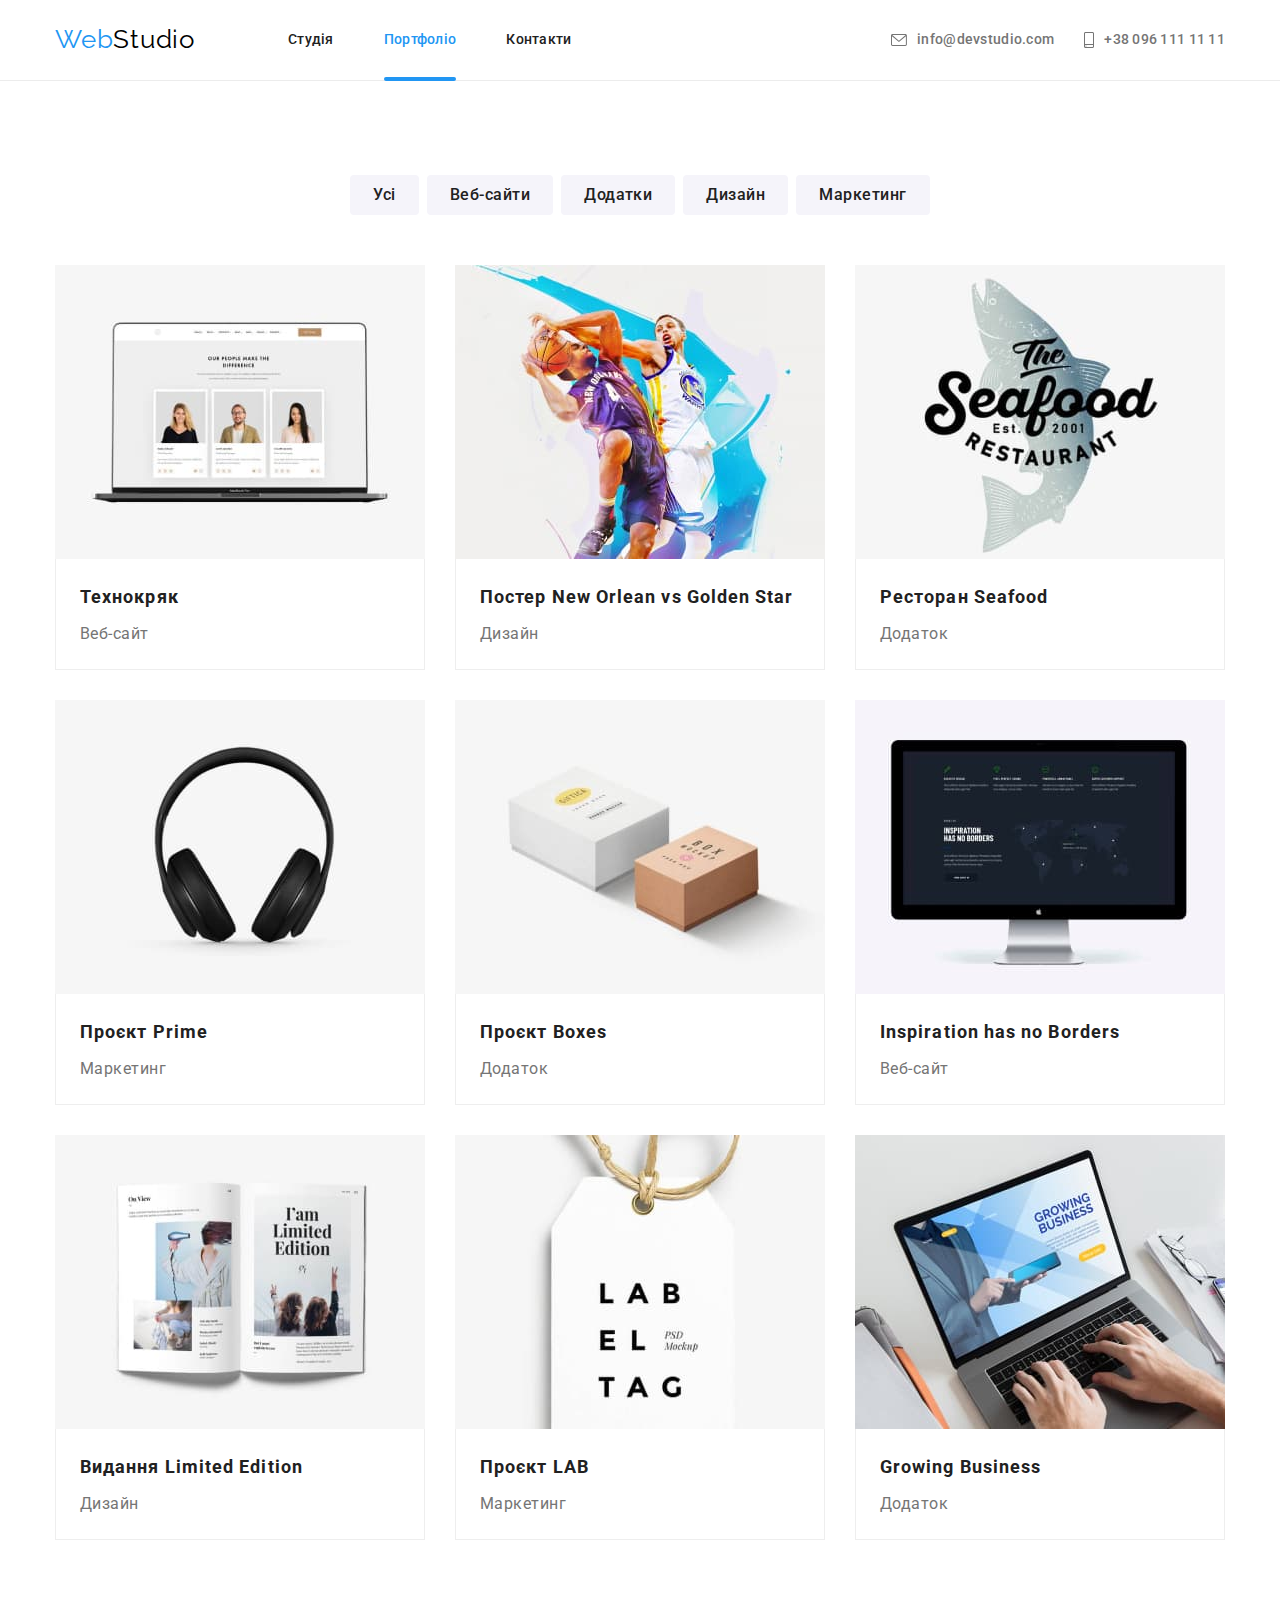
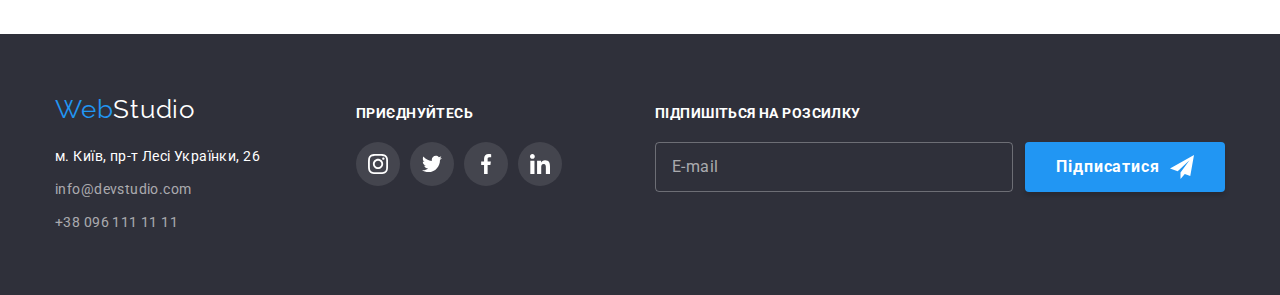
==== portfolio.html @ cc54bd6d "Копіює фaйли з hw-06" ====
<!DOCTYPE html>
<html lang="uk">
  <head>
    <meta charset="UTF-8" />
    <meta http-equiv="X-UA-Compatible" content="IE=edge" />
    <meta name="viewport" content="width=device-width, initial-scale=1.0" />
    <title>Портфоліо</title>
    <link rel="preconnect" href="https://fonts.googleapis.com" />
    <link rel="preconnect" href="https://fonts.gstatic.com" crossorigin />
    <link
      href="https://fonts.googleapis.com/css2?family=Raleway:wght@700&family=Roboto:wght@400;500;700;900&display=swap"
      rel="stylesheet"
    />
    <link
      rel="stylesheet"
      href="https://cdnjs.cloudflare.com/ajax/libs/modern-normalize/1.1.0/modern-normalize.css"
    />
    <link rel="stylesheet" href="./styles/styles.css" />
  </head>

  <body>
    <header class="page-header">
      <div class="container main-nav">
        <nav class="header-nav">
          <a class="header-logo link" href="./index.html" lang="en"
            >Web<span class="header-logo-studio">Studio</span></a
          >
          <ul class="header-list list">
            <li class="header-item">
              <a class="header-link link" href="./index.html">Студія</a>
            </li>
            <li class="header-item">
              <a class="header-link link current" href="./portfolio.html"
                >Портфоліо</a
              >
            </li>
            <li class="header-item">
              <a class="header-link link" href="#">Контакти</a>
            </li>
          </ul>
        </nav>
        <ul class="header-list-contacts list">
          <li class="header-contacts-item">
            <a class="header-contacts link" href="mailto:info@devstudio.com">
              <svg class="header-contacts-icon" width="16" height="12">
                <use href="./images/icons.svg#icon-envelope"></use>
              </svg>
              info@devstudio.com
            </a>
          </li>
          <li class="header-contacts-item">
            <a class="header-contacts link" href="tel:+380961111111">
              <svg class="header-contacts-icon" width="10" height="16">
                <use href="./images/icons.svg#icon-smartphone"></use>
              </svg>
              +38 096 111 11 11
            </a>
          </li>
        </ul>
      </div>
    </header>

    <main>
      <section class="portfolio">
        <div class="container">
          <h1 class="visually-hidden">Портфолио</h1>
          <ul class="portfolio-btn-list list">
            <li class="portfolio-btn-item">
              <button class="portfolio-btn" type="button">Усі</button>
            </li>
            <li class="portfolio-btn-item">
              <button class="portfolio-btn" type="button">Веб-сайти</button>
            </li>
            <li class="portfolio-btn-item">
              <button class="portfolio-btn" type="button">Додатки</button>
            </li>
            <li class="portfolio-btn-item">
              <button class="portfolio-btn" type="button">Дизайн</button>
            </li>
            <li class="portfolio-btn-item">
              <button class="portfolio-btn" type="button">Маркетинг</button>
            </li>
          </ul>
          <ul class="portfolio-list list">
            <li class="portfolio-item">
              <a class="portfolio-item-link link" href="#">
                <div class="img-wrapper">
                  <img
                    src="./images/portfolio-1.jpg"
                    alt="Технокряк"
                    width="370"
                  />
                  <div class="portfolio-hidden-description">
                    Ресурс пропонує комплексні пропозиції з різним рівнем
                    функціоналу та сервісів. Все це дозволить відвідувачу
                    отримати вичерпні відомості про компанію чи приватну особу.
                  </div>
                </div>
                <div class="portfolio-card">
                  <h2 class="portfolio-item-title">Технокряк</h2>
                  <p class="portfolio-item-text">Веб-сайт</p>
                </div>
              </a>
            </li>
            <li class="portfolio-item">
              <a class="portfolio-item-link link" href="#">
                <div class="img-wrapper">
                  <img
                    src="./images/portfolio-2.jpg"
                    alt="Постер про спорт"
                    width="370"
                  />
                  <div class="portfolio-hidden-description">
                    Ресурс пропонує комплексні пропозиції з різним рівнем
                    функціоналу та сервісів. Все це дозволить відвідувачу
                    отримати вичерпні відомості про компанію чи приватну особу.
                  </div>
                </div>
                <div class="portfolio-card">
                  <h2 class="portfolio-item-title">
                    Постер New Orlean vs Golden Star
                  </h2>
                  <p class="portfolio-item-text">Дизайн</p>
                </div>
              </a>
            </li>
            <li class="portfolio-item">
              <a class="portfolio-item-link link" href="#">
                <div class="img-wrapper">
                  <img
                    src="./images/portfolio-3.jpg"
                    alt="Постер ресторану"
                    width="370"
                  />
                  <div class="portfolio-hidden-description">
                    Ресурс пропонує комплексні пропозиції з різним рівнем
                    функціоналу та сервісів. Все це дозволить відвідувачу
                    отримати вичерпні відомості про компанію чи приватну особу.
                  </div>
                </div>
                <div class="portfolio-card">
                  <h2 class="portfolio-item-title">Ресторан Seafood</h2>
                  <p class="portfolio-item-text">Додаток</p>
                </div>
              </a>
            </li>
            <li class="portfolio-item">
              <a class="portfolio-item-link link" href="#">
                <div class="img-wrapper">
                  <img
                    src="./images/portfolio-4.jpg"
                    alt="Навушники"
                    width="370"
                  />
                  <div class="portfolio-hidden-description">
                    Ресурс пропонує комплексні пропозиції з різним рівнем
                    функціоналу та сервісів. Все це дозволить відвідувачу
                    отримати вичерпні відомості про компанію чи приватну особу.
                  </div>
                </div>
                <div class="portfolio-card">
                  <h2 class="portfolio-item-title">Проєкт Prime</h2>
                  <p class="portfolio-item-text">Маркетинг</p>
                </div>
              </a>
            </li>
            <li class="portfolio-item">
              <a class="portfolio-item-link link" href="#">
                <div class="img-wrapper">
                  <img
                    src="./images/portfolio-5.jpg"
                    alt="Дві картонні коробки"
                    width="370"
                  />
                  <div class="portfolio-hidden-description">
                    Ресурс пропонує комплексні пропозиції з різним рівнем
                    функціоналу та сервісів. Все це дозволить відвідувачу
                    отримати вичерпні відомості про компанію чи приватну особу.
                  </div>
                </div>
                <div class="portfolio-card">
                  <h2 class="portfolio-item-title">Проєкт Boxes</h2>
                  <p class="portfolio-item-text">Додаток</p>
                </div>
              </a>
            </li>
            <li class="portfolio-item">
              <a class="portfolio-item-link link" href="#">
                <div class="img-wrapper">
                  <img
                    src="./images/portfolio-6.jpg"
                    alt="Зображення на моніторі"
                    width="370"
                  />
                  <div class="portfolio-hidden-description">
                    Ресурс пропонує комплексні пропозиції з різним рівнем
                    функціоналу та сервісів. Все це дозволить відвідувачу
                    отримати вичерпні відомості про компанію чи приватну особу.
                  </div>
                </div>
                <div class="portfolio-card">
                  <h2 class="portfolio-item-title">
                    Inspiration has no Borders
                  </h2>
                  <p class="portfolio-item-text">Веб-сайт</p>
                </div>
              </a>
            </li>
            <li class="portfolio-item">
              <a class="portfolio-item-link link" href="#">
                <div class="img-wrapper">
                  <img
                    src="./images/portfolio-7.jpg"
                    alt="Розгорнутий журнал"
                    width="370"
                  />
                  <div class="portfolio-hidden-description">
                    Ресурс пропонує комплексні пропозиції з різним рівнем
                    функціоналу та сервісів. Все це дозволить відвідувачу
                    отримати вичерпні відомості про компанію чи приватну особу.
                  </div>
                </div>
                <div class="portfolio-card">
                  <h2 class="portfolio-item-title">Видання Limited Edition</h2>
                  <p class="portfolio-item-text">Дизайн</p>
                </div>
              </a>
            </li>
            <li class="portfolio-item">
              <a class="portfolio-item-link link" href="#">
                <div class="img-wrapper">
                  <img src="./images/portfolio-8.jpg" alt="Бейдж" width="370" />
                  <div class="portfolio-hidden-description">
                    Ресурс пропонує комплексні пропозиції з різним рівнем
                    функціоналу та сервісів. Все це дозволить відвідувачу
                    отримати вичерпні відомості про компанію чи приватну особу.
                  </div>
                </div>
                <div class="portfolio-card">
                  <h2 class="portfolio-item-title">Проєкт LAB</h2>
                  <p class="portfolio-item-text">Маркетинг</p>
                </div>
              </a>
            </li>
            <li class="portfolio-item">
              <a class="portfolio-item-link link" href="#">
                <div class="img-wrapper">
                  <img
                    src="./images/portfolio-9.jpg"
                    alt="Робота в комп'ютерному додатку"
                    width="370"
                  />
                  <div class="portfolio-hidden-description">
                    Ресурс пропонує комплексні пропозиції з різним рівнем
                    функціоналу та сервісів. Все це дозволить відвідувачу
                    отримати вичерпні відомості про компанію чи приватну особу.
                  </div>
                </div>
                <div class="portfolio-card">
                  <h2 class="portfolio-item-title">Growing Business</h2>
                  <p class="portfolio-item-text">Додаток</p>
                </div>
              </a>
            </li>
          </ul>
        </div>
      </section>
    </main>

    <footer class="footer">
      <div class="container footer-address-social">
        <div class="footer-logo-address">
          <a class="footer-logo link" href="./index.html" lang="en"
            >Web<span class="footer-logo-studio">Studio</span></a
          >
          <address>
            <ul class="footer-contacts-list list">
              <li class="footer-item">
                <a
                  class="footer-address link"
                  href="https://goo.gl/maps/CPtrU1FHBa2aNyZL9"
                  target="_blank"
                  rel="noopener noreferrer nofollow"
                  >м. Київ, пр-т Лесі Українки, 26</a
                >
              </li>
              <li class="footer-item">
                <a class="footer-contacts link" href="mailto:info@devstudio.com"
                  >info@devstudio.com</a
                >
              </li>
              <li class="footer-item">
                <a class="footer-contacts link" href="tel:+380961111111"
                  >+38 096 111 11 11</a
                >
              </li>
            </ul>
          </address>
        </div>
        <div class="footer-social">
          <p class="footer-text">Приєднуйтесь</p>
          <ul class="footer-social-list list">
            <li class="footer-social-item">
              <a href="" class="footer-social-link link">
                <svg class="foter-social-icon" width="20" height="20">
                  <use href="./images/icons.svg#icon-instagram"></use>
                </svg>
              </a>
            </li>
            <li class="footer-social-item">
              <a href="" class="footer-social-link link">
                <svg class="foter-social-icon" width="20" height="20">
                  <use href="./images/icons.svg#icon-twitter"></use>
                </svg>
              </a>
            </li>
            <li class="footer-social-item">
              <a href="" class="footer-social-link link">
                <svg class="foter-social-icon" width="20" height="20">
                  <use href="./images/icons.svg#icon-facebook"></use>
                </svg>
              </a>
            </li>
            <li class="footer-social-item">
              <a href="" class="footer-social-link link">
                <svg class="foter-social-icon" width="20" height="20">
                  <use href="./images/icons.svg#icon-linkedin"></use>
                </svg>
              </a>
            </li>
          </ul>
        </div>
        <div class="footer-submit">
          <p class="footer-text">Підпишіться на розсилку</p>
          <form name="email-form" class="email-form">
            <div class="email-submit">
              <input
                name="email-input"
                id="footer-user-mail"
                type="email"
                class="email-input"
                placeholder="E-mail"
                required
              />
              <button type="submit" class="submit-btn">
                Підписатися
                <svg class="send-icon" width="24" height="24">
                  <use href="./images/icons.svg#icon-send"></use>
                </svg>
              </button>
            </div>
          </form>
        </div>
      </div>
    </footer>
  </body>
</html>
---- styles/styles.css ----
/* -------------------- General styles --------------------*/
:root {
  --primary-text-color: #212121;
  --second-text-color: #757575;
  --accent-color: #2196f3;
  --primary-bg-color: #ffffff;
  --second-bg-color: #2f303a;
  --section-bg-color: #f5f4fa;
  --primary-black-logo-color: #000000;
  --primary-white-logo-color: #ffffff;
  --footer-link-color: rgba(255, 255, 255, 0.6);
  --footer-icon-bg-color: rgba(255, 255, 255, 0.1);
  --footer-form-border-color: rgba(255, 255, 255, 0.3);
  --footer-placeholder-color: rgba(255, 255, 255, 0.6);
  --primary-border-color: #eeeeee;
  --second-border-color: #ececec;
  --form-border-color: rgba(33, 33, 33, 0.2);
  --social-media-color: #afb1b8;
  --backdrop-bg-color: rgba(0, 0, 0, 0.2);
  --description-bg-color: rgba(47, 48, 58, 0.8);
  --portfolio--desc-bg-color: rgba(33, 150, 243, 0.9);
  --placeholder-color: rgba(117, 117, 117, 0.5);
}

html {
  box-sizing: border-box;
}

*,
*::before,
*::after {
  box-sizing: inherit;
}

body {
  /* padding-top: 80px; */
  font-family: 'Roboto', sans-serif;
  font-weight: normal;
  background-color: var(--primary-bg-color);
  color: var(--primary-text-color);
  font-size: 14px;
  line-height: 1.14;
}

.container {
  width: 1200px;
  margin: 0 auto;
  padding: 0 15px;
}

h1,
h2,
h3,
h4,
h5,
h6,
p {
  margin: 0;
}

img {
  display: block;
  max-width: 100%;
  height: auto;
}

.list {
  padding: 0;
  margin: 0;
  list-style: none;
}

.link {
  text-decoration: none;
  color: inherit;
}

.visually-hidden {
  position: absolute;
  white-space: nowrap;
  width: 1px;
  height: 1px;
  overflow: hidden;
  border: 0;
  padding: 0;
  clip: rect(0 0 0 0);
  clip-path: inset(50%);
  margin: -1px;
}

/* -------------------- Header styles --------------------*/

.page-header {
  /* position: fixed;
  top: 0;
  left: 0;
  right: 0; */
  border-bottom: 1px solid var(--second-border-color);
}

.main-nav {
  display: flex;
  align-items: center;
}

.header-nav {
  display: flex;
}

.header-logo {
  display: block;
  padding-top: 24px;
  padding-bottom: 25px;
  margin-right: 93px;
  font-family: 'Raleway', sans-serif;
  font-size: 26px;
  line-height: 1.19;
  letter-spacing: 0.03em;
  color: var(--accent-color);
}

.header-logo-studio {
  color: var(--primary-black-logo-color);
}

.header-list {
  display: flex;
}

.header-item:not(:last-child) {
  margin-right: 50px;
}

.header-link {
  display: block;
  padding-top: 32px;
  padding-bottom: 32px;
  font-weight: 500;
  letter-spacing: 0.02em;
  transition-property: color;
  transition-duration: 250ms;
  transition-timing-function: cubic-bezier(0.4, 0, 0.2, 1);
}

.header-list-contacts {
  display: flex;
  margin-left: auto;
}

.header-contacts-item:not(:last-child) {
  margin-right: 30px;
}

.header-contacts {
  display: flex;
  align-items: center;
  padding-top: 32px;
  padding-bottom: 32px;
  font-weight: 500;
  letter-spacing: 0.02em;
  color: var(--second-text-color);
  transition-property: color;
  transition-duration: 250ms;
  transition-timing-function: cubic-bezier(0.4, 0, 0.2, 1);
}

.header-link:hover,
.header-link:focus,
.header-contacts:hover,
.header-contacts:focus {
  color: var(--accent-color);
}

.link.current {
  color: var(--accent-color);
  position: relative;
}

.link.current::after {
  content: '';
  position: absolute;
  bottom: -1px;
  left: 0;
  right: 0;
  width: 100%;
  /* height: 4px; */
  border-bottom: 4px solid var(--accent-color);
  border-radius: 2px;
}

.header-contacts-icon {
  margin-right: 10px;
  fill: var(--second-text-color);
}

.header-contacts-icon {
  fill: currentColor;
}

/* -------------------- Hero styles --------------------*/

.hero {
  max-width: 1600px;
  height: 600px;
  margin-right: auto;
  margin-left: auto;
  background-image: linear-gradient(
      to right,
      rgba(47, 48, 58, 0.4),
      rgba(47, 48, 58, 0.4)
    ),
    url(../images/hero-bg.jpg);
  background-color: var(--second-bg-color);
  background-repeat: no-repeat;
  background-position: center;
  background-size: cover;
  padding-top: 200px;
  padding-bottom: 200px;
  text-align: center;
}

.hero-title {
  margin: 0 auto 30px;
  max-width: 696px;
  font-weight: 900;
  font-size: 44px;
  line-height: 1.36;
  letter-spacing: 0.06em;
  text-transform: uppercase;
  color: var(--primary-white-logo-color);
}

.hero-btn {
  display: inline-block;
  border: 1px solid transparent;
  padding: 10px 32px;
  border-radius: 4px;
  min-width: 216px;
  font-family: inherit;
  font-weight: 700;
  font-size: 16px;
  line-height: 1.88;
  letter-spacing: 0.06em;
  color: var(--primary-white-logo-color);
  background-color: var(--accent-color);
  cursor: pointer;
}

/* -------------------- Benefits styles --------------------*/

.benefits {
  padding-top: 94px;
  padding-bottom: 94px;
}

.benefits-list {
  display: flex;
  flex-wrap: wrap;
}

.benefits-item {
  width: calc((100% - 90px) / 4);
}

.benefits-item:not(:last-child) {
  margin-right: 30px;
}

.benefits-icons {
  /* padding: 25px 100px; */
  display: flex;
  justify-content: center;
  align-items: center;
  height: 120px;
  margin-bottom: 30px;
  background-color: var(--section-bg-color);
  border-radius: 4px;
}

.benefits-item-subtitle {
  margin-top: 0;
  margin-bottom: 10px;
  font-size: 14px;
  line-height: 1.14;
  letter-spacing: 0.03em;
  text-transform: uppercase;
}

.benefits-item-text {
  font-size: 14px;
  line-height: 1.71;
  letter-spacing: 0.03em;
  color: var(--second-text-color);
}

/* -------------------- Work styles --------------------*/

.work {
  padding-bottom: 94px;
  text-align: center;
}

.work-title {
  margin-top: 0;
  margin-bottom: 50px;
  font-size: 36px;
  line-height: 1.17;
  letter-spacing: 0.03em;
}

.work-list {
  display: flex;
  flex-wrap: wrap;
}

.work-item {
  width: calc((100% - 60px) / 3);
}

.work-item:not(:last-child) {
  margin-right: 30px;
}

.work-list .img-wrapper {
  position: relative;
}

.work-description {
  position: absolute;
  /* top: 0; */
  right: 0;
  bottom: 0;
  left: 0;
  display: flex;
  justify-content: center;
  align-items: center;
  height: 70px;
  font-weight: 700;
  font-size: 14px;
  line-height: 1.14;
  letter-spacing: 0.03em;
  text-transform: uppercase;
  color: var(--primary-white-logo-color);
  background-color: var(--description-bg-color);
}

/* -------------------- Team styles --------------------*/

.team {
  padding-top: 94px;
  padding-bottom: 94px;
  text-align: center;
  background-color: var(--section-bg-color);
}

.team-title {
  margin-top: 0;
  margin-bottom: 50px;
  font-size: 36px;
  line-height: 1.17;
  letter-spacing: 0.03em;
}

.team-list {
  display: flex;
  flex-wrap: wrap;
}

.team-item {
  width: calc((100% - 90px) / 4);
  background-color: var(--primary-bg-color);
  box-shadow: 0px 1px 3px rgba(0, 0, 0, 0.12), 0px 1px 1px rgba(0, 0, 0, 0.14),
    0px 2px 1px rgba(0, 0, 0, 0.2);
  border-radius: 0px 0px 4px 4px;
}

.team-item:not(:last-child) {
  margin-right: 30px;
}

.team-card {
  margin: 30px auto;
}

.team-item-subtitle {
  /* margin-top: 30px; */
  margin-bottom: 10px;
  font-weight: 500;
  font-size: 16px;
  line-height: 1.19;
  letter-spacing: 0.03em;
}

.team-item-text {
  margin-top: 0;
  margin-bottom: 16px;
  font-size: 16px;
  line-height: 1.19;
  letter-spacing: 0.03em;
  color: var(--second-text-color);
}

.social-links {
  display: flex;
  justify-content: center;
}

.social-links-item {
  width: 44px;
  height: 44px;
}

.social-links-item:not(:last-child) {
  margin-right: 10px;
}

.social-link {
  display: flex;
  justify-content: center;
  align-items: center;
  width: 100%;
  height: 100%;
  border-radius: 50%;
  color: var(--social-media-color);
  transition-property: color, background-color;
  transition-duration: 250ms;
  transition-timing-function: cubic-bezier(0.4, 0, 0.2, 1);
}

.social-link:hover,
.social-link:focus {
  background-color: var(--accent-color);
  color: var(--primary-bg-color);
}

.social-icon {
  fill: currentColor;
}

/* -------------------- Customers styles --------------------*/

.customers {
  padding-top: 94px;
  padding-bottom: 94px;
  text-align: center;
}

.customers-title {
  margin-top: 0;
  margin-bottom: 50px;
  font-size: 36px;
  line-height: 1.17;
  letter-spacing: 0.03em;
}

.customers-list {
  display: flex;
  justify-content: center;
}

.customers-item {
  width: 170px;
  height: 92px;
}

.customers-item:not(:last-child) {
  margin-right: 30px;
}

.customers-link {
  display: flex;
  justify-content: center;
  align-items: center;
  width: 100%;
  height: 100%;
  border-radius: 4px;
  border: 1px solid var(--social-media-color);
  color: var(--social-media-color);
  transition-property: color, border-color;
  transition-duration: 250ms;
  transition-timing-function: cubic-bezier(0.4, 0, 0.2, 1);
}

.customers-link:hover,
.customers-link:focus {
  color: var(--accent-color);
  border-color: var(--accent-color);
}

.customer-icon {
  fill: currentColor;
}

/* -------------------- Footer styles --------------------*/

.footer {
  padding-top: 60px;
  padding-bottom: 60px;
  background-color: var(--second-bg-color);
}

.footer-address-social {
  display: flex;
}

.footer-logo-address {
  width: 231px;
  margin-right: 70px;
}

.footer-logo {
  display: block;
  margin-bottom: 20px;
  font-family: 'Raleway';
  font-size: 26px;
  line-height: 1.19;
  letter-spacing: 0.03em;
  color: var(--accent-color);
}

.footer-logo-studio {
  color: var(--primary-white-logo-color);
}

address {
  font-style: normal;
}

.footer-item:not(:last-child) {
  margin-bottom: 9px;
}

.footer-address {
  font-weight: 400;
  font-size: 14px;
  line-height: 1.71;
  letter-spacing: 0.03em;
  color: var(--primary-white-logo-color);
  transition-property: color;
  transition-duration: 250ms;
  transition-timing-function: cubic-bezier(0.4, 0, 0.2, 1);
}

.footer-contacts {
  font-weight: 400;
  font-size: 14px;
  line-height: 1.71;
  letter-spacing: 0.03em;
  color: var(--footer-link-color);
  transition-property: color;
  transition-duration: 250ms;
  transition-timing-function: cubic-bezier(0.4, 0, 0.2, 1);
}

.footer-address:hover,
.footer-address:focus,
.footer-contacts:hover,
.footer-contacts:focus {
  color: var(--accent-color);
}

.footer-social {
  width: 206px;
  padding-top: 12px;
}

.footer-text {
  margin-bottom: 20px;
  font-weight: 700;
  font-size: 14px;
  line-height: 1.14;
  letter-spacing: 0.03em;
  text-transform: uppercase;
  color: var(--primary-white-logo-color);
}

.footer-social-list {
  display: inline-flex;
}

.footer-social-item {
  width: 44px;
  height: 44px;
}

.footer-social-item:not(:last-child) {
  margin-right: 10px;
}

.footer-social-link {
  display: flex;
  justify-content: center;
  align-items: center;
  width: 100%;
  height: 100%;
  border-radius: 50%;
  background-color: var(--footer-icon-bg-color);
  fill: var(--primary-white-logo-color);
  transition-property: background-color;
  transition-duration: 250ms;
  transition-timing-function: cubic-bezier(0.4, 0, 0.2, 1);
}

.footer-social-link:hover,
.footer-social-link:focus {
  background-color: var(--accent-color);
}

.footer-social-icon {
  fill: currentColor;
}

.footer-submit {
  padding-top: 12px;
  margin-left: auto;
}

.email-submit {
  display: flex;
}

.email-form input {
  width: 358px;
  height: 50px;
  margin-right: 12px;
  background-color: transparent;
  border: 1px solid var(--footer-form-border-color);
  border-radius: 4px;
  padding: 15px 16px;
  color: var(--primary-white-logo-color);
  outline: transparent;
}

.email-input::placeholder {
  font-weight: 400;
  font-size: 16px;
  line-height: 1.25;
  display: flex;
  align-items: center;
  letter-spacing: 0.03em;
  color: var(--footer-placeholder-color);
}

.submit-btn {
  display: flex;
  justify-content: center;
  align-items: center;
  min-width: 200px;
  height: 50px;
  padding: 10px 28px;
  border-radius: 4px;
  border: 1px solid transparent;
  box-shadow: 0px 4px 4px rgba(0, 0, 0, 0.15);
  font-family: inherit;
  font-weight: 700;
  font-size: 16px;
  line-height: 1.88;
  letter-spacing: 0.06em;
  color: var(--primary-white-logo-color);
  background-color: var(--accent-color);
  cursor: pointer;
}

.send-icon {
  fill: var(--primary-white-logo-color);
  margin-left: 10px;
}

/* -------------------- Portfolio styles --------------------*/

.portfolio {
  padding-top: 94px;
  padding-bottom: 94px;
}

.portfolio-btn-list {
  display: flex;
  margin-bottom: 50px;
  justify-content: center;
}

.portfolio-btn {
  padding: 6px 22px;
  background-color: var(--section-bg-color);
  border-radius: 4px;
  border: 1px solid transparent;
  font-family: inherit;
  font-weight: 500;
  font-size: 16px;
  line-height: 1.62;
  letter-spacing: 0.03em;
  color: var(--primary-text-color);
  cursor: pointer;
  transition-property: color, background-color, box-shadow;
  transition-duration: 250ms;
  transition-timing-function: cubic-bezier(0.4, 0, 0.2, 1);
}

.portfolio-btn-item:not(:last-child) {
  margin-right: 8px;
}

.portfolio-btn:hover,
.portfolio-btn:focus {
  color: var(--primary-white-logo-color);
  background-color: var(--accent-color);
  box-shadow: 0px 3px 1px rgba(0, 0, 0, 0.1), 0px 1px 2px rgba(0, 0, 0, 0.08),
    0px 2px 2px rgba(0, 0, 0, 0.12);
}

.portfolio-list {
  display: flex;
  flex-wrap: wrap;
}

.portfolio-item {
  width: calc((100% - 60px) / 3);
}

.portfolio-item:not(:last-child) {
  margin-right: 30px;
}

.portfolio-item:nth-child(3n + 3) {
  margin-right: 0;
}

.portfolio-item:nth-child(n + 4) {
  margin-top: 30px;
}

.portfolio-item-link {
  display: inline-block;
  transition-property: box-shadow;
  transition-duration: 250ms;
  transition-timing-function: cubic-bezier(0.4, 0, 0.2, 1);
}

.portfolio-item-link:hover {
  box-shadow: 0px 1px 1px rgba(0, 0, 0, 0.12), 0px 4px 4px rgba(0, 0, 0, 0.06),
    1px 4px 6px rgba(0, 0, 0, 0.16);
}

.portfolio-list .img-wrapper {
  position: relative;
  overflow: hidden;
}

.portfolio-hidden-description {
  position: absolute;
  top: 0;
  right: 0;
  bottom: 0;
  left: 0;
  display: flex;
  justify-content: center;
  align-items: center;
  padding-right: 24px;
  padding-left: 24px;
  font-weight: 400;
  font-size: 18px;
  line-height: 1.56;
  letter-spacing: 0.03em;
  color: var(--primary-white-logo-color);
  background-color: var(--portfolio--desc-bg-color);
  transform: translateY(101%);
  transition-property: transform;
  transition-duration: 250ms;
  transition-timing-function: cubic-bezier(0.4, 0, 0.2, 1);
}

.portfolio-item-link:hover .portfolio-hidden-description {
  transform: translateY(0);
}

.portfolio-card {
  padding: 20px 24px;
  background-color: var(--primary-bg-color);
  border-right: 1px solid var(--primary-border-color);
  border-bottom: 1px solid var(--primary-border-color);
  border-left: 1px solid var(--primary-border-color);
}

.portfolio-item-title {
  margin-bottom: 4px;
  font-weight: 700;
  font-size: 18px;
  line-height: 2;
  letter-spacing: 0.06em;
  color: var(--primary-text-color);
}

.portfolio-item-text {
  font-weight: 400;
  font-size: 16px;
  line-height: 1.88;
  letter-spacing: 0.03em;
  color: var(--second-text-color);
}

/* -------------------- Modal styles --------------------*/

.modal-backdrop {
  position: fixed;
  top: 0;
  left: 0;
  width: 100%;
  height: 100%;
  background-color: var(--backdrop-bg-color);
  transition-property: opacity, visibility;
  transition-duration: 250ms;
  transition-timing-function: cubic-bezier(0.4, 0, 0.2, 1);
}

.modal-backdrop.is-hidden {
  visibility: hidden;
  opacity: 0;
  pointer-events: none;
}

.modal-backdrop.is-hidden .modal {
  transform: translate(-50%, -50%) scale(0.5);
}

.modal {
  padding: 40px;
  position: absolute;
  top: 50%;
  left: 50%;
  transform: translate(-50%, -50%) scale(1);
  transition-property: transform;
  transition-duration: 250ms;
  transition-timing-function: cubic-bezier(0.4, 0, 0.2, 1);
  min-width: 528px;
  min-height: 581px;
  background-color: var(--primary-bg-color);
  box-shadow: 0px 1px 3px rgba(0, 0, 0, 0.12), 0px 1px 1px rgba(0, 0, 0, 0.14),
    0px 2px 1px rgba(0, 0, 0, 0.2);
  border-radius: 4px;
}

.modal .modal-close {
  position: absolute;
  top: 8px;
  right: 8px;
  display: flex;
  justify-content: center;
  align-items: center;
  width: 30px;
  height: 30px;
  border: 1px solid rgba(0, 0, 0, 0.1);
  border-radius: 50%;
  cursor: pointer;
}

.close-icon {
  fill: var(--primary-black-logo-color);
  transition-property: fill;
  transition-duration: 250ms;
  transition-timing-function: cubic-bezier(0.4, 0, 0.2, 1);
}

.close-icon:hover,
.close-icon:focus {
  fill: var(--accent-color);
}

.modal-text {
  margin-bottom: 12px;
  font-family: inherit;
  font-weight: 700;
  font-size: 20px;
  line-height: 1.15;
  text-align: center;
  letter-spacing: 0.03em;
  color: var(--primary-text-color);
}

.modal-form {
  position: relative;
  /* padding: 40px; */
}

.modal-label {
  display: block;
  width: 100%;
  margin-bottom: 4px;
  font-weight: 400;
  font-size: 12px;
  line-height: 1.17;
  letter-spacing: 0.01em;
  color: var(--second-text-color);
}

.input-line {
  margin-bottom: 10px;
}

.input-wrapper {
  position: relative;
}

.modal-input {
  width: 100%;
  height: 40px;
  padding: 0 12px 0 42px;
  border-radius: 4px;
  border: 1px solid var(--form-border-color);
  transition-property: border;
  transition-duration: 250ms;
  transition-timing-function: cubic-bezier(0.4, 0, 0.2, 1);
}

.input-icon {
  position: absolute;
  left: 12px;
  top: 50%;
  transform: translateY(-50%);
  fill: var(--primary-text-color);
  transition-property: fill;
  transition-duration: 250ms;
  transition-timing-function: cubic-bezier(0.4, 0, 0.2, 1);
}

.modal-input:focus,
.modal-textarea:focus {
  outline: transparent;
  border: 1px solid var(--accent-color);
}

.modal-input:focus + .input-icon {
  fill: var(--accent-color);
}

.input-field {
  margin-bottom: 20px;
}

.modal-textarea {
  display: block;
  width: 100%;
  height: 120px;
  padding: 12px 16px;
  border: 1px solid var(--form-border-color);
  border-radius: 4px;
  resize: none;
  transition-property: border;
  transition-duration: 250ms;
  transition-timing-function: cubic-bezier(0.4, 0, 0.2, 1);
}

.modal-textarea::placeholder {
  font-weight: 400;
  font-size: 12px;
  line-height: 1.17;
  letter-spacing: 0.01em;
  color: var(--placeholder-color);
}

.check-line {
  display: flex;
  justify-content: center;
  align-items: center;
  margin-bottom: 30px;
}

.checkbox-agree {
  display: flex;
  align-items: center;
  font-weight: 400;
  font-size: 14px;
  line-height: 1.71;
  letter-spacing: 0.03em;
  color: var(--second-text-color);
}

.checkbox-agree .icon-wrapper {
  width: 16px;
  height: 15px;
  border: 2px solid var(--primary-text-color);
  border-radius: 2px;
  margin-right: 8px;
  display: flex;
  justify-content: center;
  align-items: center;
}

.checkbox-agree .agree-icon {
  fill: transparent;
}

.check-line input:checked + .checkbox-agree .icon-wrapper {
  background-color: var(--accent-color);
  border: none;
}

.check-line input:checked + .checkbox-agree .agree-icon {
  fill: var(--primary-white-logo-color);
}

.agree-text {
  margin-left: 4px;
  font-weight: 400;
  font-size: 14px;
  line-height: 1.71;
  letter-spacing: 0.03em;
  text-decoration: underline;
  color: var(--accent-color);
}

.modal-btn {
  position: absolute;
  left: 50%;
  transform: translateX(-50%);
  min-width: 200px;
  height: 50px;
  padding: 10px 52px;
  border-radius: 4px;
  border: 1px solid transparent;
  box-shadow: 0px 4px 4px rgba(0, 0, 0, 0.15);
  font-family: inherit;
  font-weight: 700;
  font-size: 16px;
  line-height: 1.88;
  letter-spacing: 0.06em;
  color: var(--primary-white-logo-color);
  background-color: var(--accent-color);
  cursor: pointer;
  transition-property: background-color;
  transition-duration: 250ms;
  transition-timing-function: cubic-bezier(0.4, 0, 0.2, 1);
}

.modal-btn:hover,
.modal-btn:focus {
  background-color: #188ce8;
}
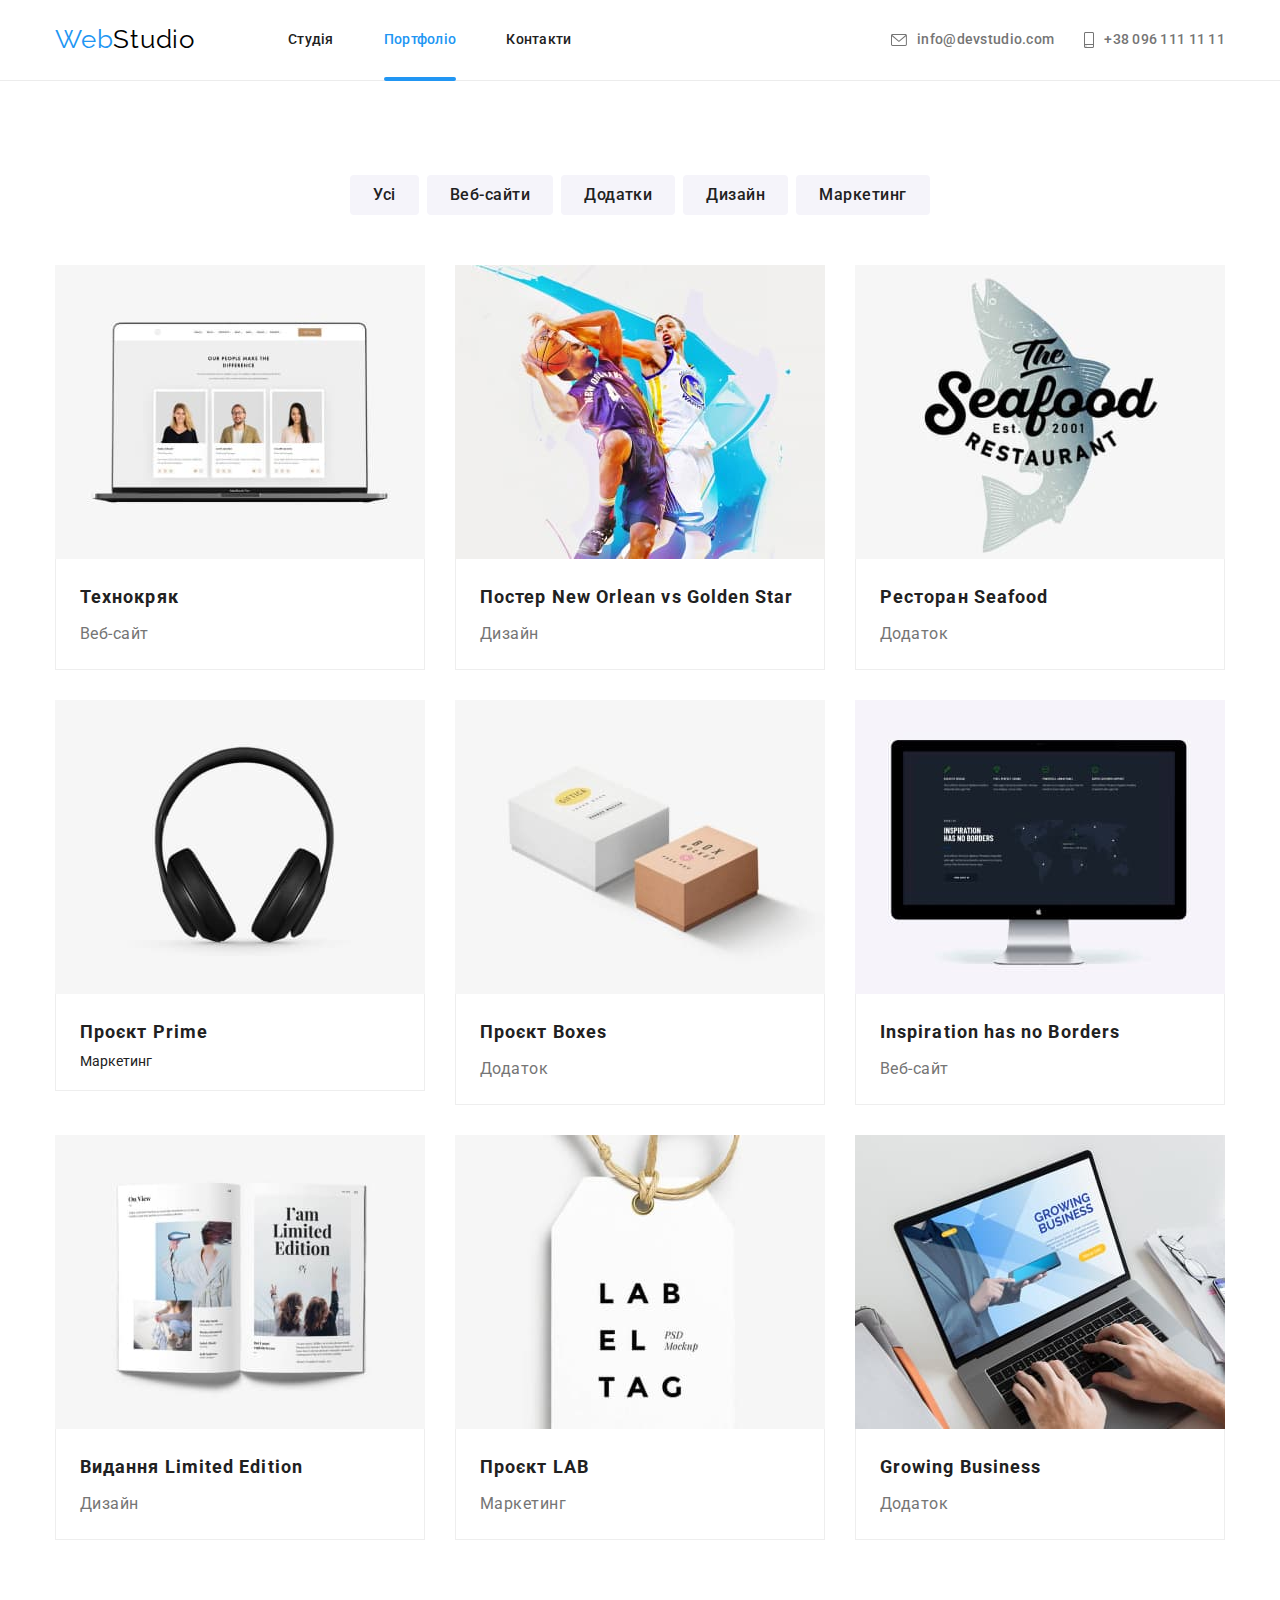
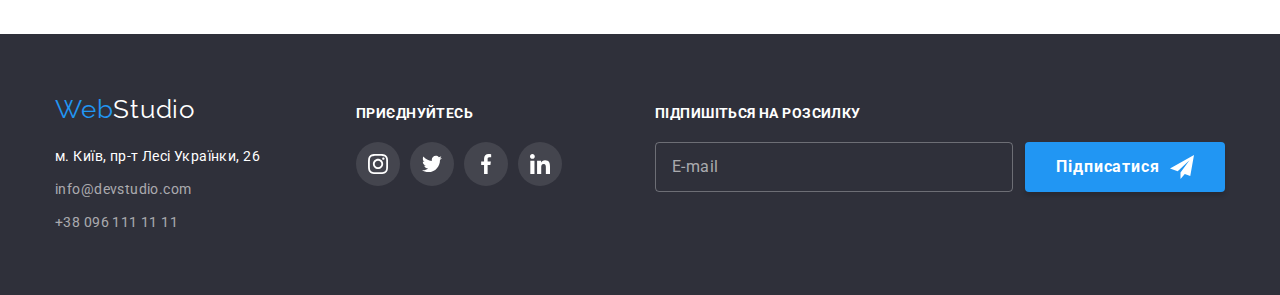
==== commit 81609312: "Додає міксіни" ====
--- a/portfolio.html
+++ b/portfolio.html
@@ -15,42 +15,42 @@
       rel="stylesheet"
       href="https://cdnjs.cloudflare.com/ajax/libs/modern-normalize/1.1.0/modern-normalize.css"
     />
-    <link rel="stylesheet" href="./styles/styles.css" />
+    <link rel="stylesheet" href="./css/main.min.css" />
   </head>
 
   <body>
-    <header class="page-header">
+    <header class="header">
       <div class="container main-nav">
-        <nav class="header-nav">
-          <a class="header-logo link" href="./index.html" lang="en"
-            >Web<span class="header-logo-studio">Studio</span></a
-          >
-          <ul class="header-list list">
-            <li class="header-item">
-              <a class="header-link link" href="./index.html">Студія</a>
-            </li>
-            <li class="header-item">
-              <a class="header-link link current" href="./portfolio.html"
+        <a class="logo header__logo link" href="./index.html" lang="en"
+          >Web<span class="logo__studio">Studio</span></a
+        >
+        <nav class="nav">
+          <ul class="nav__list list">
+            <li class="nav__item">
+              <a class="nav__link link" href="./index.html">Студія</a>
+            </li>
+            <li class="nav__item">
+              <a class="nav__link link current" href="./portfolio.html"
                 >Портфоліо</a
               >
             </li>
-            <li class="header-item">
-              <a class="header-link link" href="#">Контакти</a>
+            <li class="nav__item">
+              <a class="nav__link link" href="#">Контакти</a>
             </li>
           </ul>
         </nav>
-        <ul class="header-list-contacts list">
-          <li class="header-contacts-item">
-            <a class="header-contacts link" href="mailto:info@devstudio.com">
-              <svg class="header-contacts-icon" width="16" height="12">
+        <ul class="auth-nav list">
+          <li class="auth-nav__item">
+            <a class="auth-nav__link link" href="mailto:info@devstudio.com">
+              <svg class="auth-nav__icon" width="16" height="12">
                 <use href="./images/icons.svg#icon-envelope"></use>
               </svg>
               info@devstudio.com
             </a>
           </li>
-          <li class="header-contacts-item">
-            <a class="header-contacts link" href="tel:+380961111111">
-              <svg class="header-contacts-icon" width="10" height="16">
+          <li class="auth-nav__item">
+            <a class="auth-nav__link link" href="tel:+380961111111">
+              <svg class="auth-nav__icon" width="10" height="16">
                 <use href="./images/icons.svg#icon-smartphone"></use>
               </svg>
               +38 096 111 11 11
@@ -64,201 +64,199 @@
       <section class="portfolio">
         <div class="container">
           <h1 class="visually-hidden">Портфолио</h1>
-          <ul class="portfolio-btn-list list">
-            <li class="portfolio-btn-item">
-              <button class="portfolio-btn" type="button">Усі</button>
-            </li>
-            <li class="portfolio-btn-item">
-              <button class="portfolio-btn" type="button">Веб-сайти</button>
-            </li>
-            <li class="portfolio-btn-item">
-              <button class="portfolio-btn" type="button">Додатки</button>
-            </li>
-            <li class="portfolio-btn-item">
-              <button class="portfolio-btn" type="button">Дизайн</button>
-            </li>
-            <li class="portfolio-btn-item">
-              <button class="portfolio-btn" type="button">Маркетинг</button>
+          <ul class="filter-btn__list list">
+            <li class="filter-btn__item">
+              <button class="button" type="button">Усі</button>
+            </li>
+            <li class="filter-btn__item">
+              <button class="button" type="button">Веб-сайти</button>
+            </li>
+            <li class="filter-btn__item">
+              <button class="button" type="button">Додатки</button>
+            </li>
+            <li class="filter-btn__item">
+              <button class="button" type="button">Дизайн</button>
+            </li>
+            <li class="filter-btn__item">
+              <button class="button" type="button">Маркетинг</button>
             </li>
           </ul>
-          <ul class="portfolio-list list">
-            <li class="portfolio-item">
-              <a class="portfolio-item-link link" href="#">
+          <ul class="portfolio__list list">
+            <li class="portfolio__item">
+              <a class="portfolio__link link" href="#">
                 <div class="img-wrapper">
                   <img
                     src="./images/portfolio-1.jpg"
                     alt="Технокряк"
                     width="370"
                   />
-                  <div class="portfolio-hidden-description">
-                    Ресурс пропонує комплексні пропозиції з різним рівнем
-                    функціоналу та сервісів. Все це дозволить відвідувачу
-                    отримати вичерпні відомості про компанію чи приватну особу.
-                  </div>
-                </div>
-                <div class="portfolio-card">
-                  <h2 class="portfolio-item-title">Технокряк</h2>
-                  <p class="portfolio-item-text">Веб-сайт</p>
-                </div>
-              </a>
-            </li>
-            <li class="portfolio-item">
-              <a class="portfolio-item-link link" href="#">
+                  <div class="portfolio__hidden-description">
+                    Ресурс пропонує комплексні пропозиції з різним рівнем
+                    функціоналу та сервісів. Все це дозволить відвідувачу
+                    отримати вичерпні відомості про компанію чи приватну особу.
+                  </div>
+                </div>
+                <div class="portfolio__card">
+                  <h2 class="portfolio__title">Технокряк</h2>
+                  <p class="portfolio__description">Веб-сайт</p>
+                </div>
+              </a>
+            </li>
+            <li class="portfolio__item">
+              <a class="portfolio__link link" href="#">
                 <div class="img-wrapper">
                   <img
                     src="./images/portfolio-2.jpg"
                     alt="Постер про спорт"
                     width="370"
                   />
-                  <div class="portfolio-hidden-description">
-                    Ресурс пропонує комплексні пропозиції з різним рівнем
-                    функціоналу та сервісів. Все це дозволить відвідувачу
-                    отримати вичерпні відомості про компанію чи приватну особу.
-                  </div>
-                </div>
-                <div class="portfolio-card">
-                  <h2 class="portfolio-item-title">
+                  <div class="portfolio__hidden-description">
+                    Ресурс пропонує комплексні пропозиції з різним рівнем
+                    функціоналу та сервісів. Все це дозволить відвідувачу
+                    отримати вичерпні відомості про компанію чи приватну особу.
+                  </div>
+                </div>
+                <div class="portfolio__card">
+                  <h2 class="portfolio__title">
                     Постер New Orlean vs Golden Star
                   </h2>
-                  <p class="portfolio-item-text">Дизайн</p>
-                </div>
-              </a>
-            </li>
-            <li class="portfolio-item">
-              <a class="portfolio-item-link link" href="#">
+                  <p class="portfolio__description">Дизайн</p>
+                </div>
+              </a>
+            </li>
+            <li class="portfolio__item">
+              <a class="portfolio__link link" href="#">
                 <div class="img-wrapper">
                   <img
                     src="./images/portfolio-3.jpg"
                     alt="Постер ресторану"
                     width="370"
                   />
-                  <div class="portfolio-hidden-description">
-                    Ресурс пропонує комплексні пропозиції з різним рівнем
-                    функціоналу та сервісів. Все це дозволить відвідувачу
-                    отримати вичерпні відомості про компанію чи приватну особу.
-                  </div>
-                </div>
-                <div class="portfolio-card">
-                  <h2 class="portfolio-item-title">Ресторан Seafood</h2>
-                  <p class="portfolio-item-text">Додаток</p>
-                </div>
-              </a>
-            </li>
-            <li class="portfolio-item">
-              <a class="portfolio-item-link link" href="#">
+                  <div class="portfolio__hidden-description">
+                    Ресурс пропонує комплексні пропозиції з різним рівнем
+                    функціоналу та сервісів. Все це дозволить відвідувачу
+                    отримати вичерпні відомості про компанію чи приватну особу.
+                  </div>
+                </div>
+                <div class="portfolio__card">
+                  <h2 class="portfolio__title">Ресторан Seafood</h2>
+                  <p class="portfolio__description">Додаток</p>
+                </div>
+              </a>
+            </li>
+            <li class="portfolio__item">
+              <a class="portfolio__link link" href="#">
                 <div class="img-wrapper">
                   <img
                     src="./images/portfolio-4.jpg"
                     alt="Навушники"
                     width="370"
                   />
-                  <div class="portfolio-hidden-description">
-                    Ресурс пропонує комплексні пропозиції з різним рівнем
-                    функціоналу та сервісів. Все це дозволить відвідувачу
-                    отримати вичерпні відомості про компанію чи приватну особу.
-                  </div>
-                </div>
-                <div class="portfolio-card">
-                  <h2 class="portfolio-item-title">Проєкт Prime</h2>
-                  <p class="portfolio-item-text">Маркетинг</p>
-                </div>
-              </a>
-            </li>
-            <li class="portfolio-item">
-              <a class="portfolio-item-link link" href="#">
+                  <div class="portfolio__hidden-description">
+                    Ресурс пропонує комплексні пропозиції з різним рівнем
+                    функціоналу та сервісів. Все це дозволить відвідувачу
+                    отримати вичерпні відомості про компанію чи приватну особу.
+                  </div>
+                </div>
+                <div class="portfolio__card">
+                  <h2 class="portfolio__title">Проєкт Prime</h2>
+                  <p class="portfolio__descriptiont">Маркетинг</p>
+                </div>
+              </a>
+            </li>
+            <li class="portfolio__item">
+              <a class="portfolio__link link" href="#">
                 <div class="img-wrapper">
                   <img
                     src="./images/portfolio-5.jpg"
                     alt="Дві картонні коробки"
                     width="370"
                   />
-                  <div class="portfolio-hidden-description">
-                    Ресурс пропонує комплексні пропозиції з різним рівнем
-                    функціоналу та сервісів. Все це дозволить відвідувачу
-                    отримати вичерпні відомості про компанію чи приватну особу.
-                  </div>
-                </div>
-                <div class="portfolio-card">
-                  <h2 class="portfolio-item-title">Проєкт Boxes</h2>
-                  <p class="portfolio-item-text">Додаток</p>
-                </div>
-              </a>
-            </li>
-            <li class="portfolio-item">
-              <a class="portfolio-item-link link" href="#">
+                  <div class="portfolio__hidden-description">
+                    Ресурс пропонує комплексні пропозиції з різним рівнем
+                    функціоналу та сервісів. Все це дозволить відвідувачу
+                    отримати вичерпні відомості про компанію чи приватну особу.
+                  </div>
+                </div>
+                <div class="portfolio__card">
+                  <h2 class="portfolio__title">Проєкт Boxes</h2>
+                  <p class="portfolio__description">Додаток</p>
+                </div>
+              </a>
+            </li>
+            <li class="portfolio__item">
+              <a class="portfolio__link link" href="#">
                 <div class="img-wrapper">
                   <img
                     src="./images/portfolio-6.jpg"
                     alt="Зображення на моніторі"
                     width="370"
                   />
-                  <div class="portfolio-hidden-description">
-                    Ресурс пропонує комплексні пропозиції з різним рівнем
-                    функціоналу та сервісів. Все це дозволить відвідувачу
-                    отримати вичерпні відомості про компанію чи приватну особу.
-                  </div>
-                </div>
-                <div class="portfolio-card">
-                  <h2 class="portfolio-item-title">
-                    Inspiration has no Borders
-                  </h2>
-                  <p class="portfolio-item-text">Веб-сайт</p>
-                </div>
-              </a>
-            </li>
-            <li class="portfolio-item">
-              <a class="portfolio-item-link link" href="#">
+                  <div class="portfolio__hidden-description">
+                    Ресурс пропонує комплексні пропозиції з різним рівнем
+                    функціоналу та сервісів. Все це дозволить відвідувачу
+                    отримати вичерпні відомості про компанію чи приватну особу.
+                  </div>
+                </div>
+                <div class="portfolio__card">
+                  <h2 class="portfolio__title">Inspiration has no Borders</h2>
+                  <p class="portfolio__description">Веб-сайт</p>
+                </div>
+              </a>
+            </li>
+            <li class="portfolio__item">
+              <a class="portfolio__link link" href="#">
                 <div class="img-wrapper">
                   <img
                     src="./images/portfolio-7.jpg"
                     alt="Розгорнутий журнал"
                     width="370"
                   />
-                  <div class="portfolio-hidden-description">
-                    Ресурс пропонує комплексні пропозиції з різним рівнем
-                    функціоналу та сервісів. Все це дозволить відвідувачу
-                    отримати вичерпні відомості про компанію чи приватну особу.
-                  </div>
-                </div>
-                <div class="portfolio-card">
-                  <h2 class="portfolio-item-title">Видання Limited Edition</h2>
-                  <p class="portfolio-item-text">Дизайн</p>
-                </div>
-              </a>
-            </li>
-            <li class="portfolio-item">
-              <a class="portfolio-item-link link" href="#">
+                  <div class="portfolio__hidden-description">
+                    Ресурс пропонує комплексні пропозиції з різним рівнем
+                    функціоналу та сервісів. Все це дозволить відвідувачу
+                    отримати вичерпні відомості про компанію чи приватну особу.
+                  </div>
+                </div>
+                <div class="portfolio__card">
+                  <h2 class="portfolio__title">Видання Limited Edition</h2>
+                  <p class="portfolio__description">Дизайн</p>
+                </div>
+              </a>
+            </li>
+            <li class="portfolio__item">
+              <a class="portfolio__link link" href="#">
                 <div class="img-wrapper">
                   <img src="./images/portfolio-8.jpg" alt="Бейдж" width="370" />
-                  <div class="portfolio-hidden-description">
-                    Ресурс пропонує комплексні пропозиції з різним рівнем
-                    функціоналу та сервісів. Все це дозволить відвідувачу
-                    отримати вичерпні відомості про компанію чи приватну особу.
-                  </div>
-                </div>
-                <div class="portfolio-card">
-                  <h2 class="portfolio-item-title">Проєкт LAB</h2>
-                  <p class="portfolio-item-text">Маркетинг</p>
-                </div>
-              </a>
-            </li>
-            <li class="portfolio-item">
-              <a class="portfolio-item-link link" href="#">
+                  <div class="portfolio__hidden-description">
+                    Ресурс пропонує комплексні пропозиції з різним рівнем
+                    функціоналу та сервісів. Все це дозволить відвідувачу
+                    отримати вичерпні відомості про компанію чи приватну особу.
+                  </div>
+                </div>
+                <div class="portfolio__card">
+                  <h2 class="portfolio__title">Проєкт LAB</h2>
+                  <p class="portfolio__description">Маркетинг</p>
+                </div>
+              </a>
+            </li>
+            <li class="portfolio__item">
+              <a class="portfolio__link link" href="#">
                 <div class="img-wrapper">
                   <img
                     src="./images/portfolio-9.jpg"
                     alt="Робота в комп'ютерному додатку"
                     width="370"
                   />
-                  <div class="portfolio-hidden-description">
-                    Ресурс пропонує комплексні пропозиції з різним рівнем
-                    функціоналу та сервісів. Все це дозволить відвідувачу
-                    отримати вичерпні відомості про компанію чи приватну особу.
-                  </div>
-                </div>
-                <div class="portfolio-card">
-                  <h2 class="portfolio-item-title">Growing Business</h2>
-                  <p class="portfolio-item-text">Додаток</p>
+                  <div class="portfolio__hidden-description">
+                    Ресурс пропонує комплексні пропозиції з різним рівнем
+                    функціоналу та сервісів. Все це дозволить відвідувачу
+                    отримати вичерпні відомості про компанію чи приватну особу.
+                  </div>
+                </div>
+                <div class="portfolio__card">
+                  <h2 class="portfolio__title">Growing Business</h2>
+                  <p class="portfolio__description">Додаток</p>
                 </div>
               </a>
             </li>
@@ -268,83 +266,85 @@
     </main>
 
     <footer class="footer">
-      <div class="container footer-address-social">
-        <div class="footer-logo-address">
-          <a class="footer-logo link" href="./index.html" lang="en"
-            >Web<span class="footer-logo-studio">Studio</span></a
+      <div class="container footer__container">
+        <div class="footer__wrapper">
+          <a class="logo footer__logo link" href="./index.html" lang="en"
+            >Web<span class="logo__studio logo__studio--white">Studio</span></a
           >
           <address>
-            <ul class="footer-contacts-list list">
-              <li class="footer-item">
+            <ul class="footer__list list">
+              <li class="footer__item">
                 <a
-                  class="footer-address link"
+                  class="footer__address link"
                   href="https://goo.gl/maps/CPtrU1FHBa2aNyZL9"
                   target="_blank"
                   rel="noopener noreferrer nofollow"
                   >м. Київ, пр-т Лесі Українки, 26</a
                 >
               </li>
-              <li class="footer-item">
-                <a class="footer-contacts link" href="mailto:info@devstudio.com"
+              <li class="footer__item">
+                <a
+                  class="footer__contacts link"
+                  href="mailto:info@devstudio.com"
                   >info@devstudio.com</a
                 >
               </li>
-              <li class="footer-item">
-                <a class="footer-contacts link" href="tel:+380961111111"
+              <li class="footer__item">
+                <a class="footer__contacts link" href="tel:+380961111111"
                   >+38 096 111 11 11</a
                 >
               </li>
             </ul>
           </address>
         </div>
-        <div class="footer-social">
-          <p class="footer-text">Приєднуйтесь</p>
-          <ul class="footer-social-list list">
-            <li class="footer-social-item">
-              <a href="" class="footer-social-link link">
-                <svg class="foter-social-icon" width="20" height="20">
+        <div class="footer__social">
+          <p class="footer__text">Приєднуйтесь</p>
+          <ul class="footer__list-social list">
+            <li class="footer__item-social">
+              <a href="" class="footer__link-social link">
+                <svg class="foter__icon-social" width="20" height="20">
                   <use href="./images/icons.svg#icon-instagram"></use>
                 </svg>
               </a>
             </li>
-            <li class="footer-social-item">
-              <a href="" class="footer-social-link link">
-                <svg class="foter-social-icon" width="20" height="20">
+            <li class="footer__item-social">
+              <a href="" class="footer__link-social link">
+                <svg class="foter__icon-social" width="20" height="20">
                   <use href="./images/icons.svg#icon-twitter"></use>
                 </svg>
               </a>
             </li>
-            <li class="footer-social-item">
-              <a href="" class="footer-social-link link">
-                <svg class="foter-social-icon" width="20" height="20">
+            <li class="footer__item-social">
+              <a href="" class="footer__link-social link">
+                <svg class="foter__icon-social" width="20" height="20">
                   <use href="./images/icons.svg#icon-facebook"></use>
                 </svg>
               </a>
             </li>
-            <li class="footer-social-item">
-              <a href="" class="footer-social-link link">
-                <svg class="foter-social-icon" width="20" height="20">
+            <li class="footer__item-social">
+              <a href="" class="footer__link-social link">
+                <svg class="foter__icon-social" width="20" height="20">
                   <use href="./images/icons.svg#icon-linkedin"></use>
                 </svg>
               </a>
             </li>
           </ul>
         </div>
-        <div class="footer-submit">
-          <p class="footer-text">Підпишіться на розсилку</p>
+        <div class="subscribe">
+          <p class="footer__text">Підпишіться на розсилку</p>
           <form name="email-form" class="email-form">
-            <div class="email-submit">
+            <div class="subscribe__wrapper">
               <input
                 name="email-input"
                 id="footer-user-mail"
                 type="email"
-                class="email-input"
+                class="subscribe__input"
                 placeholder="E-mail"
                 required
               />
-              <button type="submit" class="submit-btn">
+              <button type="submit" class="subscribe__btn">
                 Підписатися
-                <svg class="send-icon" width="24" height="24">
+                <svg class="subscribe__icon" width="24" height="24">
                   <use href="./images/icons.svg#icon-send"></use>
                 </svg>
               </button>
--- a/css/main.min.css
+++ b/css/main.min.css
@@ -0,0 +1 @@
+.visually-hidden{position:absolute;white-space:nowrap;width:1px;height:1px;overflow:hidden;border:0;padding:0;clip:rect(0 0 0 0);-webkit-clip-path:inset(50%);clip-path:inset(50%);margin:-1px}.portfolio__list,.team__list,.work__list,.benefits__list{display:-webkit-box;display:-ms-flexbox;display:flex;-ms-flex-wrap:wrap;flex-wrap:wrap}html{-webkit-box-sizing:border-box;box-sizing:border-box}*,*::before,*::after{-webkit-box-sizing:inherit;box-sizing:inherit}body{font-family:"Roboto",sans-serif;font-weight:normal;background-color:#fff;color:#212121;font-size:14px;line-height:1.14}.container{width:1200px;margin:0 auto;padding:0 15px}h1,h2,h3,h4,h5,h6,p{margin:0}img{display:block;max-width:100%;height:auto}address{font-style:normal}.list{padding:0;margin:0;list-style:none}.link{text-decoration:none;color:inherit}.header{border-bottom:1px solid #ececec}.main-nav{display:-webkit-box;display:-ms-flexbox;display:flex;-webkit-box-align:center;-ms-flex-align:center;align-items:center}.logo{display:block;font-family:"Raleway",sans-serif;font-size:26px;line-height:1.19;letter-spacing:.03em;color:#2196f3}.header__logo{padding-top:24px;padding-bottom:25px;margin-right:93px}.footer__logo{margin-bottom:20px}.logo__studio{color:#000}.logo__studio--white{color:#fff}.nav{display:-webkit-box;display:-ms-flexbox;display:flex}.nav__list{display:-webkit-box;display:-ms-flexbox;display:flex}.nav__item:not(:last-child){margin-right:50px}.nav__link{display:block;padding-top:32px;padding-bottom:32px;font-weight:500;letter-spacing:.02em;-webkit-transition-property:color;transition-property:color;-webkit-transition-duration:250ms;transition-duration:250ms;-webkit-transition-timing-function:cubic-bezier(0.4, 0, 0.2, 1);transition-timing-function:cubic-bezier(0.4, 0, 0.2, 1)}.nav__link:hover,.nav__link:focus{color:#2196f3}.link.current{color:#2196f3;position:relative}.link.current::after{content:"";position:absolute;bottom:-1px;left:0;right:0;width:100%;border-bottom:4px solid #2196f3;border-radius:2px}.auth-nav{display:-webkit-box;display:-ms-flexbox;display:flex;margin-left:auto}.auth-nav__item:not(:last-child){margin-right:30px}.auth-nav__link{display:-webkit-box;display:-ms-flexbox;display:flex;-webkit-box-align:center;-ms-flex-align:center;align-items:center;padding-top:32px;padding-bottom:32px;font-weight:500;letter-spacing:.02em;color:#757575;-webkit-transition-property:color;transition-property:color;-webkit-transition-duration:250ms;transition-duration:250ms;-webkit-transition-timing-function:cubic-bezier(0.4, 0, 0.2, 1);transition-timing-function:cubic-bezier(0.4, 0, 0.2, 1)}.auth-nav__link:hover,.auth-nav__link:focus{color:#2196f3}.auth-nav__icon{margin-right:10px;fill:currentColor}.hero{max-width:1600px;height:600px;margin-right:auto;margin-left:auto;background-image:-webkit-gradient(linear, left top, right top, from(rgba(47, 48, 58, 0.4)), to(rgba(47, 48, 58, 0.4))),url(../images/hero-bg.jpg);background-image:linear-gradient(to right, rgba(47, 48, 58, 0.4), rgba(47, 48, 58, 0.4)),url(../images/hero-bg.jpg);background-color:#2f303a;background-repeat:no-repeat;background-position:center;background-size:cover;padding-top:200px;padding-bottom:200px;text-align:center}.hero__title{margin:0 auto 30px;max-width:696px;font-weight:900;font-size:44px;line-height:1.36;letter-spacing:.06em;text-transform:uppercase;color:#fff}.hero__btn{display:inline-block;border:1px solid rgba(0,0,0,0);padding:10px 32px;border-radius:4px;min-width:216px;font-family:inherit;font-weight:700;font-size:16px;line-height:1.88;letter-spacing:.06em;color:#fff;background-color:#2196f3;cursor:pointer}.benefits{padding-top:94px;padding-bottom:94px}.benefits__item{width:calc((100% - 30px * (4 - 1)) / 4)}.benefits__item:not(:last-child){margin-right:30px}.benefits__icon-wrapper{display:-webkit-box;display:-ms-flexbox;display:flex;-webkit-box-pack:center;-ms-flex-pack:center;justify-content:center;-webkit-box-align:center;-ms-flex-align:center;align-items:center;height:120px;margin-bottom:30px;background-color:#f5f4fa;border-radius:4px}.benefits__subtitle{margin-top:0;margin-bottom:10px;font-size:14px;line-height:1.14;letter-spacing:.03em;text-transform:uppercase}.benefits__description{font-size:14px;line-height:1.71;letter-spacing:.03em;color:#757575}.work{padding-bottom:94px;text-align:center}.work__title{margin-top:0;margin-bottom:50px;font-size:36px;line-height:1.17;letter-spacing:.03em}.work__list .img-wrapper{position:relative}.work__item{width:calc((100% - 30px * (3 - 1)) / 3)}.work__item:not(:last-child){margin-right:30px}.work__description{position:absolute;right:0;bottom:0;left:0;display:-webkit-box;display:-ms-flexbox;display:flex;-webkit-box-pack:center;-ms-flex-pack:center;justify-content:center;-webkit-box-align:center;-ms-flex-align:center;align-items:center;height:70px;font-weight:700;font-size:14px;line-height:1.14;letter-spacing:.03em;text-transform:uppercase;color:#fff;background-color:rgba(47,48,58,.8)}.team{padding-top:94px;padding-bottom:94px;text-align:center;background-color:#f5f4fa}.team__title{margin-top:0;margin-bottom:50px;font-size:36px;line-height:1.17;letter-spacing:.03em}.team__item{width:calc((100% - 30px * (4 - 1)) / 4);background-color:#fff;-webkit-box-shadow:0px 1px 3px rgba(0,0,0,.12),0px 1px 1px rgba(0,0,0,.14),0px 2px 1px rgba(0,0,0,.2);box-shadow:0px 1px 3px rgba(0,0,0,.12),0px 1px 1px rgba(0,0,0,.14),0px 2px 1px rgba(0,0,0,.2);border-radius:0px 0px 4px 4px}.team__item:not(:last-child){margin-right:30px}.team-member{margin:30px auto}.team-member__name{margin-bottom:10px;font-weight:500;font-size:16px;line-height:1.19;letter-spacing:.03em}.team-member__position{margin-top:0;margin-bottom:16px;font-size:16px;line-height:1.19;letter-spacing:.03em;color:#757575}.social{display:-webkit-box;display:-ms-flexbox;display:flex;-webkit-box-pack:center;-ms-flex-pack:center;justify-content:center}.social__item{width:44px;height:44px}.social__item:not(:last-child){margin-right:10px}.social__link{display:-webkit-box;display:-ms-flexbox;display:flex;-webkit-box-pack:center;-ms-flex-pack:center;justify-content:center;-webkit-box-align:center;-ms-flex-align:center;align-items:center;width:100%;height:100%;border-radius:50%;color:#afb1b8;-webkit-transition-property:color,background-color;transition-property:color,background-color;-webkit-transition-duration:250ms;transition-duration:250ms;-webkit-transition-timing-function:cubic-bezier(0.4, 0, 0.2, 1);transition-timing-function:cubic-bezier(0.4, 0, 0.2, 1)}.social__link:hover,.social__link:focus{background-color:#2196f3;color:#fff}.social__icon{fill:currentColor}.customers{padding-top:94px;padding-bottom:94px;text-align:center}.customers__title{margin-top:0;margin-bottom:50px;font-size:36px;line-height:1.17;letter-spacing:.03em}.customers__list{display:-webkit-box;display:-ms-flexbox;display:flex;-webkit-box-pack:center;-ms-flex-pack:center;justify-content:center}.customers__item{width:170px;height:92px}.customers__item:not(:last-child){margin-right:30px}.customers__link{display:-webkit-box;display:-ms-flexbox;display:flex;-webkit-box-pack:center;-ms-flex-pack:center;justify-content:center;-webkit-box-align:center;-ms-flex-align:center;align-items:center;width:100%;height:100%;border-radius:4px;border:1px solid #afb1b8;color:#afb1b8;-webkit-transition-property:color,border-color;transition-property:color,border-color;-webkit-transition-duration:250ms;transition-duration:250ms;-webkit-transition-timing-function:cubic-bezier(0.4, 0, 0.2, 1);transition-timing-function:cubic-bezier(0.4, 0, 0.2, 1)}.customers__link:hover,.customers__link:focus{color:#2196f3;border-color:#2196f3}.customer__icon{fill:currentColor}.footer{padding-top:60px;padding-bottom:60px;background-color:#2f303a}.footer__container{display:-webkit-box;display:-ms-flexbox;display:flex}.footer__wrapper{width:231px;margin-right:70px}.footer__item:not(:last-child){margin-bottom:9px}.footer__address{font-weight:400;font-size:14px;line-height:1.71;letter-spacing:.03em;color:#fff;-webkit-transition-property:color;transition-property:color;-webkit-transition-duration:250ms;transition-duration:250ms;-webkit-transition-timing-function:cubic-bezier(0.4, 0, 0.2, 1);transition-timing-function:cubic-bezier(0.4, 0, 0.2, 1);transition-duration:250ms;transition-timing-function:cubic-bezier(0.4, 0, 0.2, 1)}.footer__address:hover,.footer__address:focus{color:#2196f3}.footer__contacts{font-weight:400;font-size:14px;line-height:1.71;letter-spacing:.03em;color:rgba(255,255,255,.6);-webkit-transition-property:color;transition-property:color;-webkit-transition-duration:250ms;transition-duration:250ms;-webkit-transition-timing-function:cubic-bezier(0.4, 0, 0.2, 1);transition-timing-function:cubic-bezier(0.4, 0, 0.2, 1);transition-duration:250ms;transition-timing-function:cubic-bezier(0.4, 0, 0.2, 1)}.footer__contacts:hover,.footer__contacts:focus{color:#2196f3}.footer__social{width:206px;padding-top:12px}.footer__text{margin-bottom:20px;font-weight:700;font-size:14px;line-height:1.14;letter-spacing:.03em;text-transform:uppercase;color:#fff}.footer__list-social{display:-webkit-inline-box;display:-ms-inline-flexbox;display:inline-flex}.footer__item-social{width:44px;height:44px}.footer__item-social:not(:last-child){margin-right:10px}.footer__link-social{display:-webkit-box;display:-ms-flexbox;display:flex;-webkit-box-pack:center;-ms-flex-pack:center;justify-content:center;-webkit-box-align:center;-ms-flex-align:center;align-items:center;width:100%;height:100%;border-radius:50%;background-color:rgba(255,255,255,.1);fill:#fff;-webkit-transition-property:background-color;transition-property:background-color;-webkit-transition-duration:250ms;transition-duration:250ms;-webkit-transition-timing-function:cubic-bezier(0.4, 0, 0.2, 1);transition-timing-function:cubic-bezier(0.4, 0, 0.2, 1)}.footer__link-social:hover,.footer__link-social:focus{background-color:#2196f3}.footer__icon-social{fill:currentColor}.subscribe{padding-top:12px;margin-left:auto}.subscribe__wrapper{display:-webkit-box;display:-ms-flexbox;display:flex}.subscribe__input{width:358px;height:50px;margin-right:12px;background-color:rgba(0,0,0,0);border:1px solid rgba(255,255,255,.3);border-radius:4px;padding:15px 16px;color:#fff;outline:rgba(0,0,0,0)}.subscribe__input::-webkit-input-placeholder{font-weight:400;font-size:16px;line-height:1.25;display:-webkit-box;display:flex;-webkit-box-align:center;align-items:center;letter-spacing:.03em;color:rgba(255,255,255,.6)}.subscribe__input::-moz-placeholder{font-weight:400;font-size:16px;line-height:1.25;display:flex;align-items:center;letter-spacing:.03em;color:rgba(255,255,255,.6)}.subscribe__input:-ms-input-placeholder{font-weight:400;font-size:16px;line-height:1.25;display:-ms-flexbox;display:flex;-ms-flex-align:center;align-items:center;letter-spacing:.03em;color:rgba(255,255,255,.6)}.subscribe__input::-ms-input-placeholder{font-weight:400;font-size:16px;line-height:1.25;display:-ms-flexbox;display:flex;-ms-flex-align:center;align-items:center;letter-spacing:.03em;color:rgba(255,255,255,.6)}.subscribe__input::placeholder{font-weight:400;font-size:16px;line-height:1.25;display:-webkit-box;display:-ms-flexbox;display:flex;-webkit-box-align:center;-ms-flex-align:center;align-items:center;letter-spacing:.03em;color:rgba(255,255,255,.6)}.subscribe__btn{display:-webkit-box;display:-ms-flexbox;display:flex;-webkit-box-pack:center;-ms-flex-pack:center;justify-content:center;-webkit-box-align:center;-ms-flex-align:center;align-items:center;min-width:200px;height:50px;padding:10px 28px;border-radius:4px;border:1px solid rgba(0,0,0,0);-webkit-box-shadow:0px 4px 4px rgba(0,0,0,.15);box-shadow:0px 4px 4px rgba(0,0,0,.15);font-family:inherit;font-weight:700;font-size:16px;line-height:1.88;letter-spacing:.06em;color:#fff;background-color:#2196f3;cursor:pointer}.subscribe__icon{fill:#fff;margin-left:10px}.portfolio{padding-top:94px;padding-bottom:94px}.filter-btn__list{display:-webkit-box;display:-ms-flexbox;display:flex;-webkit-box-pack:center;-ms-flex-pack:center;justify-content:center;margin-bottom:50px}.button{padding:6px 22px;background-color:#f5f4fa;border-radius:4px;border:1px solid rgba(0,0,0,0);font-family:inherit;font-weight:500;font-size:16px;line-height:1.62;letter-spacing:.03em;color:#212121;cursor:pointer;-webkit-transition-property:color,background-color,-webkit-box-shadow;transition-property:color,background-color,-webkit-box-shadow;transition-property:color,background-color,box-shadow;transition-property:color,background-color,box-shadow,-webkit-box-shadow;-webkit-transition-duration:250ms;transition-duration:250ms;-webkit-transition-timing-function:cubic-bezier(0.4, 0, 0.2, 1);transition-timing-function:cubic-bezier(0.4, 0, 0.2, 1)}.button:hover,.button:focus{color:#fff;background-color:#2196f3;-webkit-box-shadow:0px 3px 1px rgba(0,0,0,.1),0px 1px 2px rgba(0,0,0,.08),0px 2px 2px rgba(0,0,0,.12);box-shadow:0px 3px 1px rgba(0,0,0,.1),0px 1px 2px rgba(0,0,0,.08),0px 2px 2px rgba(0,0,0,.12)}.filter-btn__item:not(:last-child){margin-right:8px}.portfolio__item{width:calc((100% - 30px * (3 - 1)) / 3)}.portfolio__item:not(:last-child){margin-right:30px}.portfolio__item:nth-child(3n+3){margin-right:0}.portfolio__item:nth-child(n+4){margin-top:30px}.portfolio__link{display:inline-block;-webkit-transition-property:-webkit-box-shadow;transition-property:-webkit-box-shadow;transition-property:box-shadow;transition-property:box-shadow, -webkit-box-shadow;-webkit-transition-duration:250ms;transition-duration:250ms;-webkit-transition-timing-function:cubic-bezier(0.4, 0, 0.2, 1);transition-timing-function:cubic-bezier(0.4, 0, 0.2, 1)}.portfolio__link:hover{-webkit-box-shadow:0px 1px 1px rgba(0,0,0,.12),0px 4px 4px rgba(0,0,0,.06),1px 4px 6px rgba(0,0,0,.16);box-shadow:0px 1px 1px rgba(0,0,0,.12),0px 4px 4px rgba(0,0,0,.06),1px 4px 6px rgba(0,0,0,.16)}.img-wrapper{position:relative;overflow:hidden}.portfolio__hidden-description{position:absolute;top:0;right:0;bottom:0;left:0;display:-webkit-box;display:-ms-flexbox;display:flex;-webkit-box-pack:center;-ms-flex-pack:center;justify-content:center;-webkit-box-align:center;-ms-flex-align:center;align-items:center;padding-right:24px;padding-left:24px;font-weight:400;font-size:18px;line-height:1.56;letter-spacing:.03em;color:#fff;background-color:rgba(33,150,243,.9);-webkit-transform:translateY(101%);transform:translateY(101%);-webkit-transition-property:-webkit-transform;transition-property:-webkit-transform;transition-property:transform;transition-property:transform, -webkit-transform;-webkit-transition-duration:250ms;transition-duration:250ms;-webkit-transition-timing-function:cubic-bezier(0.4, 0, 0.2, 1);transition-timing-function:cubic-bezier(0.4, 0, 0.2, 1)}.portfolio__link:hover .portfolio__hidden-description{-webkit-transform:translateY(0);transform:translateY(0)}.portfolio__card{padding:20px 24px;background-color:#fff;border-right:1px solid #eee;border-bottom:1px solid #eee;border-left:1px solid #eee}.portfolio__title{margin-bottom:4px;font-weight:700;font-size:18px;line-height:2;letter-spacing:.06em;color:#212121}.portfolio__description{font-weight:400;font-size:16px;line-height:1.88;letter-spacing:.03em;color:#757575}.backdrop{position:fixed;top:0;left:0;width:100%;height:100%;background-color:rgba(0,0,0,.2);-webkit-transition-property:opacity,visibility;transition-property:opacity,visibility;-webkit-transition-duration:250ms;transition-duration:250ms;-webkit-transition-timing-function:cubic-bezier(0.4, 0, 0.2, 1);transition-timing-function:cubic-bezier(0.4, 0, 0.2, 1)}.backdrop.is-hidden{visibility:hidden;opacity:0;pointer-events:none}.backdrop.is-hidden .modal{-webkit-transform:translate(-50%, -50%) scale(0.5);transform:translate(-50%, -50%) scale(0.5)}.modal{padding:40px;position:absolute;top:50%;left:50%;-webkit-transform:translate(-50%, -50%) scale(1);transform:translate(-50%, -50%) scale(1);-webkit-transition-property:-webkit-transform;transition-property:-webkit-transform;transition-property:transform;transition-property:transform, -webkit-transform;-webkit-transition-duration:250ms;transition-duration:250ms;-webkit-transition-timing-function:cubic-bezier(0.4, 0, 0.2, 1);transition-timing-function:cubic-bezier(0.4, 0, 0.2, 1);min-width:528px;min-height:581px;background-color:#fff;-webkit-box-shadow:0px 1px 3px rgba(0,0,0,.12),0px 1px 1px rgba(0,0,0,.14),0px 2px 1px rgba(0,0,0,.2);box-shadow:0px 1px 3px rgba(0,0,0,.12),0px 1px 1px rgba(0,0,0,.14),0px 2px 1px rgba(0,0,0,.2);border-radius:4px}.modal__close{position:absolute;top:8px;right:8px;display:-webkit-box;display:-ms-flexbox;display:flex;-webkit-box-pack:center;-ms-flex-pack:center;justify-content:center;-webkit-box-align:center;-ms-flex-align:center;align-items:center;width:30px;height:30px;border:1px solid rgba(0,0,0,.1);border-radius:50%;cursor:pointer}.close-icon{fill:#000;-webkit-transition-property:fill;transition-property:fill;-webkit-transition-duration:250ms;transition-duration:250ms;-webkit-transition-timing-function:cubic-bezier(0.4, 0, 0.2, 1);transition-timing-function:cubic-bezier(0.4, 0, 0.2, 1)}.close-icon:hover,.close-icon:focus{fill:#2196f3}.modal__text{margin-bottom:12px;font-family:inherit;font-weight:700;font-size:20px;line-height:1.15;text-align:center;letter-spacing:.03em;color:#212121}.modal__form{position:relative}.modal__label{display:block;width:100%;margin-bottom:4px;font-weight:400;font-size:12px;line-height:1.17;letter-spacing:.01em;color:#757575}.input-line{margin-bottom:10px}.input-wrapper{position:relative}.modal__input{width:100%;height:40px;padding:0 12px 0 42px;border-radius:4px;border:1px solid rgba(33,33,33,.2);-webkit-transition-property:border;transition-property:border;-webkit-transition-duration:250ms;transition-duration:250ms;-webkit-transition-timing-function:cubic-bezier(0.4, 0, 0.2, 1);transition-timing-function:cubic-bezier(0.4, 0, 0.2, 1)}.modal__input:focus{outline:rgba(0,0,0,0);border:1px solid #2196f3}.input-icon{position:absolute;left:12px;top:50%;-webkit-transform:translateY(-50%);transform:translateY(-50%);fill:#212121;-webkit-transition-property:fill;transition-property:fill;-webkit-transition-duration:250ms;transition-duration:250ms;-webkit-transition-timing-function:cubic-bezier(0.4, 0, 0.2, 1);transition-timing-function:cubic-bezier(0.4, 0, 0.2, 1)}.modal__input:focus+.input-icon{fill:#2196f3}.input-field{margin-bottom:20px}.modal__textarea{display:block;width:100%;height:120px;padding:12px 16px;border:1px solid rgba(33,33,33,.2);border-radius:4px;resize:none;-webkit-transition-property:border;transition-property:border;-webkit-transition-duration:250ms;transition-duration:250ms;-webkit-transition-timing-function:cubic-bezier(0.4, 0, 0.2, 1);transition-timing-function:cubic-bezier(0.4, 0, 0.2, 1)}.modal__textarea:focus{outline:rgba(0,0,0,0);border:1px solid #2196f3}.modal__textarea::-webkit-input-placeholder{font-weight:400;font-size:12px;line-height:1.17;letter-spacing:.01em;color:rgba(117,117,117,.5)}.modal__textarea::-moz-placeholder{font-weight:400;font-size:12px;line-height:1.17;letter-spacing:.01em;color:rgba(117,117,117,.5)}.modal__textarea:-ms-input-placeholder{font-weight:400;font-size:12px;line-height:1.17;letter-spacing:.01em;color:rgba(117,117,117,.5)}.modal__textarea::-ms-input-placeholder{font-weight:400;font-size:12px;line-height:1.17;letter-spacing:.01em;color:rgba(117,117,117,.5)}.modal__textarea::placeholder{font-weight:400;font-size:12px;line-height:1.17;letter-spacing:.01em;color:rgba(117,117,117,.5)}.check-line{display:-webkit-box;display:-ms-flexbox;display:flex;-webkit-box-pack:center;-ms-flex-pack:center;justify-content:center;-webkit-box-align:center;-ms-flex-align:center;align-items:center;margin-bottom:30px}.checkbox-agree{display:-webkit-box;display:-ms-flexbox;display:flex;-webkit-box-align:center;-ms-flex-align:center;align-items:center;font-weight:400;font-size:14px;line-height:1.71;letter-spacing:.03em;color:#757575}.checkbox-agree .icon-wrapper{width:16px;height:15px;border:2px solid #212121;border-radius:2px;margin-right:8px;display:-webkit-box;display:-ms-flexbox;display:flex;-webkit-box-pack:center;-ms-flex-pack:center;justify-content:center;-webkit-box-align:center;-ms-flex-align:center;align-items:center}.checkbox-agree .agree-icon{fill:rgba(0,0,0,0)}.check-line input:checked+.checkbox-agree .icon-wrapper{background-color:#2196f3;border:none}.check-line input:checked+.checkbox-agree .agree-icon{fill:#fff}.agree-text{margin-left:4px;font-weight:400;font-size:14px;line-height:1.71;letter-spacing:.03em;text-decoration:underline;color:#2196f3}.modal__btn{position:absolute;left:50%;-webkit-transform:translateX(-50%);transform:translateX(-50%);min-width:200px;height:50px;padding:10px 52px;border-radius:4px;border:1px solid rgba(0,0,0,0);-webkit-box-shadow:0px 4px 4px rgba(0,0,0,.15);box-shadow:0px 4px 4px rgba(0,0,0,.15);font-family:inherit;font-weight:700;font-size:16px;line-height:1.88;letter-spacing:.06em;color:#fff;background-color:#2196f3;cursor:pointer;-webkit-transition-property:background-color;transition-property:background-color;-webkit-transition-duration:250ms;transition-duration:250ms;-webkit-transition-timing-function:cubic-bezier(0.4, 0, 0.2, 1);transition-timing-function:cubic-bezier(0.4, 0, 0.2, 1)}.modal__btn:hover,.modal__btn:focus{background-color:#188ce8}/*# sourceMappingURL=main.min.css.map */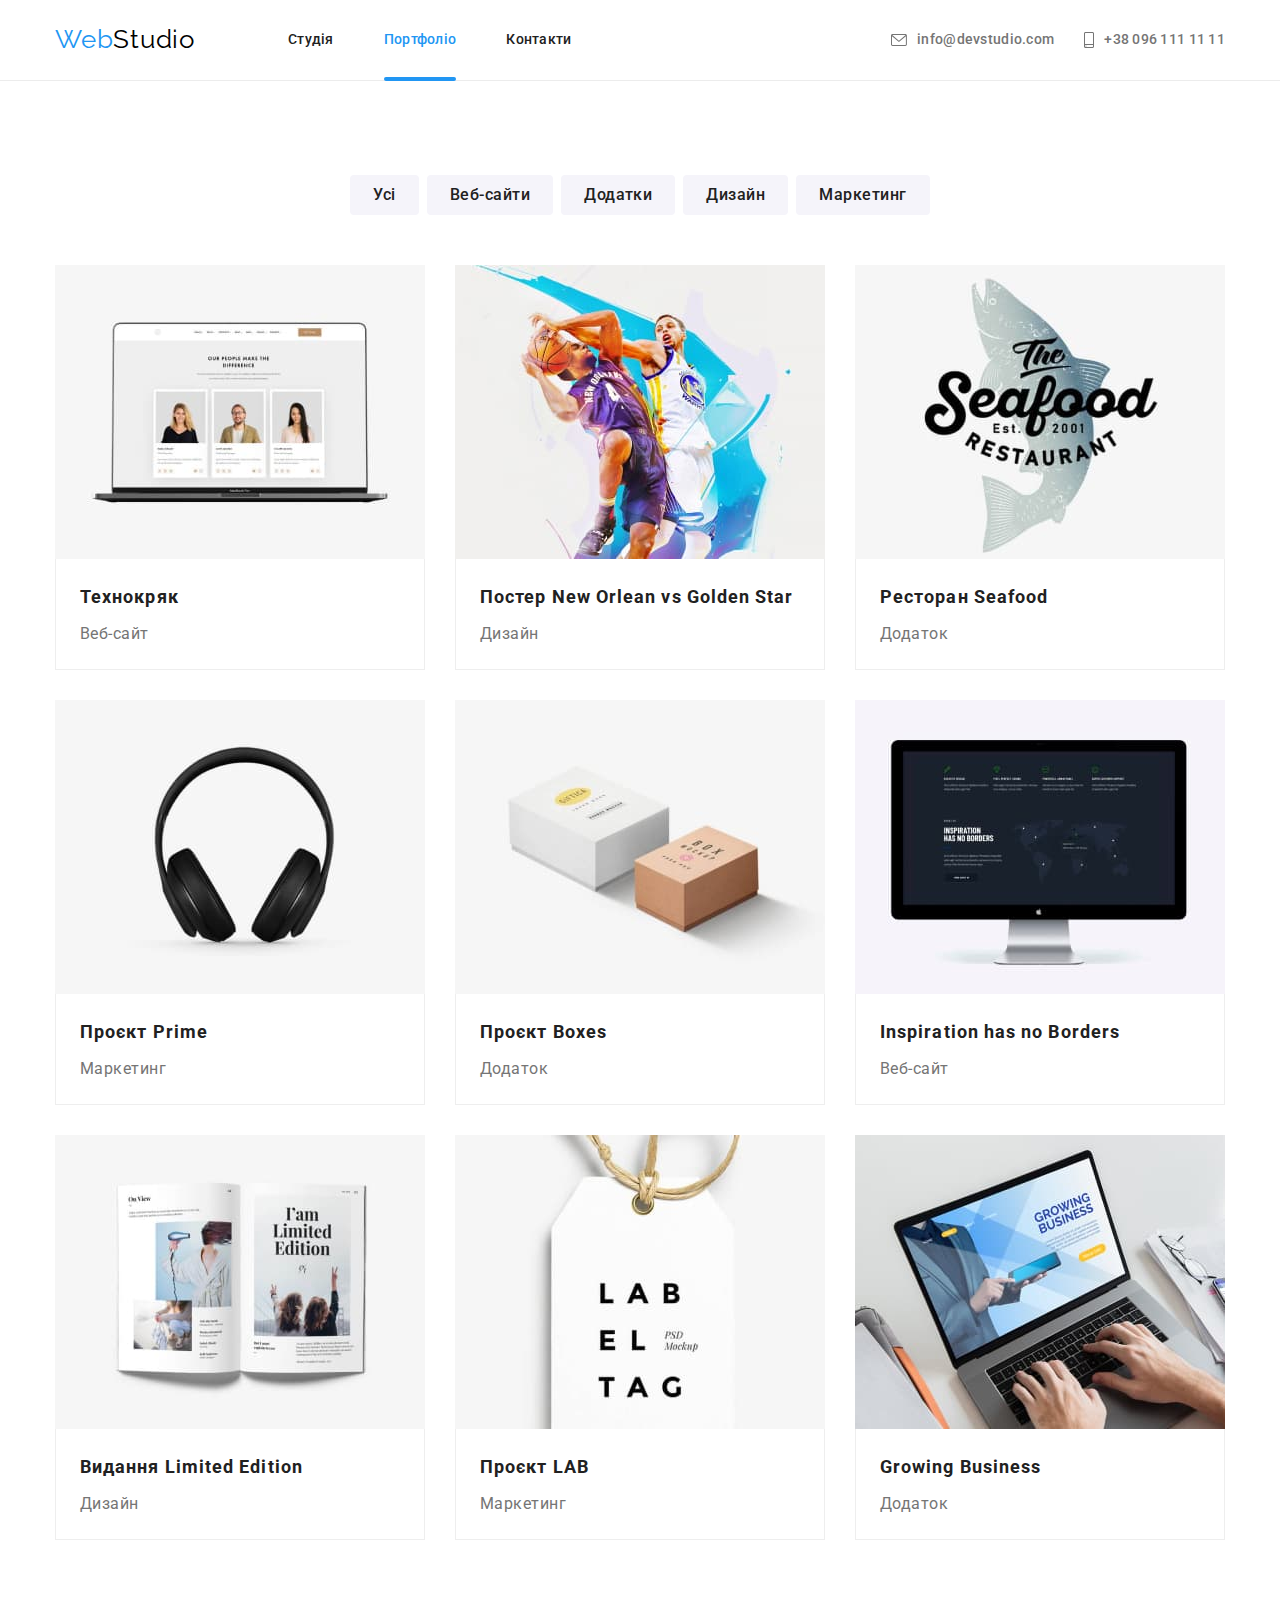
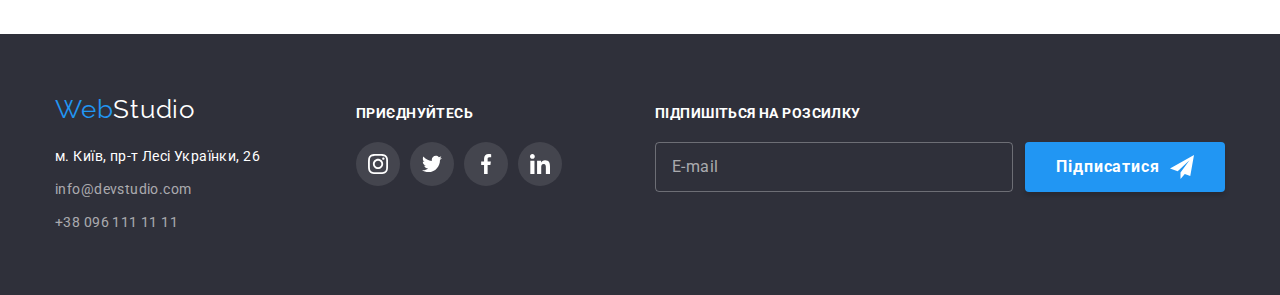
==== commit 7784c1d0: "Додає міксини до transition" ====
--- a/portfolio.html
+++ b/portfolio.html
@@ -160,7 +160,7 @@
                 </div>
                 <div class="portfolio__card">
                   <h2 class="portfolio__title">Проєкт Prime</h2>
-                  <p class="portfolio__descriptiont">Маркетинг</p>
+                  <p class="portfolio__description">Маркетинг</p>
                 </div>
               </a>
             </li>
--- a/css/main.min.css
+++ b/css/main.min.css
@@ -1 +1 @@
-.visually-hidden{position:absolute;white-space:nowrap;width:1px;height:1px;overflow:hidden;border:0;padding:0;clip:rect(0 0 0 0);-webkit-clip-path:inset(50%);clip-path:inset(50%);margin:-1px}.portfolio__list,.team__list,.work__list,.benefits__list{display:-webkit-box;display:-ms-flexbox;display:flex;-ms-flex-wrap:wrap;flex-wrap:wrap}html{-webkit-box-sizing:border-box;box-sizing:border-box}*,*::before,*::after{-webkit-box-sizing:inherit;box-sizing:inherit}body{font-family:"Roboto",sans-serif;font-weight:normal;background-color:#fff;color:#212121;font-size:14px;line-height:1.14}.container{width:1200px;margin:0 auto;padding:0 15px}h1,h2,h3,h4,h5,h6,p{margin:0}img{display:block;max-width:100%;height:auto}address{font-style:normal}.list{padding:0;margin:0;list-style:none}.link{text-decoration:none;color:inherit}.header{border-bottom:1px solid #ececec}.main-nav{display:-webkit-box;display:-ms-flexbox;display:flex;-webkit-box-align:center;-ms-flex-align:center;align-items:center}.logo{display:block;font-family:"Raleway",sans-serif;font-size:26px;line-height:1.19;letter-spacing:.03em;color:#2196f3}.header__logo{padding-top:24px;padding-bottom:25px;margin-right:93px}.footer__logo{margin-bottom:20px}.logo__studio{color:#000}.logo__studio--white{color:#fff}.nav{display:-webkit-box;display:-ms-flexbox;display:flex}.nav__list{display:-webkit-box;display:-ms-flexbox;display:flex}.nav__item:not(:last-child){margin-right:50px}.nav__link{display:block;padding-top:32px;padding-bottom:32px;font-weight:500;letter-spacing:.02em;-webkit-transition-property:color;transition-property:color;-webkit-transition-duration:250ms;transition-duration:250ms;-webkit-transition-timing-function:cubic-bezier(0.4, 0, 0.2, 1);transition-timing-function:cubic-bezier(0.4, 0, 0.2, 1)}.nav__link:hover,.nav__link:focus{color:#2196f3}.link.current{color:#2196f3;position:relative}.link.current::after{content:"";position:absolute;bottom:-1px;left:0;right:0;width:100%;border-bottom:4px solid #2196f3;border-radius:2px}.auth-nav{display:-webkit-box;display:-ms-flexbox;display:flex;margin-left:auto}.auth-nav__item:not(:last-child){margin-right:30px}.auth-nav__link{display:-webkit-box;display:-ms-flexbox;display:flex;-webkit-box-align:center;-ms-flex-align:center;align-items:center;padding-top:32px;padding-bottom:32px;font-weight:500;letter-spacing:.02em;color:#757575;-webkit-transition-property:color;transition-property:color;-webkit-transition-duration:250ms;transition-duration:250ms;-webkit-transition-timing-function:cubic-bezier(0.4, 0, 0.2, 1);transition-timing-function:cubic-bezier(0.4, 0, 0.2, 1)}.auth-nav__link:hover,.auth-nav__link:focus{color:#2196f3}.auth-nav__icon{margin-right:10px;fill:currentColor}.hero{max-width:1600px;height:600px;margin-right:auto;margin-left:auto;background-image:-webkit-gradient(linear, left top, right top, from(rgba(47, 48, 58, 0.4)), to(rgba(47, 48, 58, 0.4))),url(../images/hero-bg.jpg);background-image:linear-gradient(to right, rgba(47, 48, 58, 0.4), rgba(47, 48, 58, 0.4)),url(../images/hero-bg.jpg);background-color:#2f303a;background-repeat:no-repeat;background-position:center;background-size:cover;padding-top:200px;padding-bottom:200px;text-align:center}.hero__title{margin:0 auto 30px;max-width:696px;font-weight:900;font-size:44px;line-height:1.36;letter-spacing:.06em;text-transform:uppercase;color:#fff}.hero__btn{display:inline-block;border:1px solid rgba(0,0,0,0);padding:10px 32px;border-radius:4px;min-width:216px;font-family:inherit;font-weight:700;font-size:16px;line-height:1.88;letter-spacing:.06em;color:#fff;background-color:#2196f3;cursor:pointer}.benefits{padding-top:94px;padding-bottom:94px}.benefits__item{width:calc((100% - 30px * (4 - 1)) / 4)}.benefits__item:not(:last-child){margin-right:30px}.benefits__icon-wrapper{display:-webkit-box;display:-ms-flexbox;display:flex;-webkit-box-pack:center;-ms-flex-pack:center;justify-content:center;-webkit-box-align:center;-ms-flex-align:center;align-items:center;height:120px;margin-bottom:30px;background-color:#f5f4fa;border-radius:4px}.benefits__subtitle{margin-top:0;margin-bottom:10px;font-size:14px;line-height:1.14;letter-spacing:.03em;text-transform:uppercase}.benefits__description{font-size:14px;line-height:1.71;letter-spacing:.03em;color:#757575}.work{padding-bottom:94px;text-align:center}.work__title{margin-top:0;margin-bottom:50px;font-size:36px;line-height:1.17;letter-spacing:.03em}.work__list .img-wrapper{position:relative}.work__item{width:calc((100% - 30px * (3 - 1)) / 3)}.work__item:not(:last-child){margin-right:30px}.work__description{position:absolute;right:0;bottom:0;left:0;display:-webkit-box;display:-ms-flexbox;display:flex;-webkit-box-pack:center;-ms-flex-pack:center;justify-content:center;-webkit-box-align:center;-ms-flex-align:center;align-items:center;height:70px;font-weight:700;font-size:14px;line-height:1.14;letter-spacing:.03em;text-transform:uppercase;color:#fff;background-color:rgba(47,48,58,.8)}.team{padding-top:94px;padding-bottom:94px;text-align:center;background-color:#f5f4fa}.team__title{margin-top:0;margin-bottom:50px;font-size:36px;line-height:1.17;letter-spacing:.03em}.team__item{width:calc((100% - 30px * (4 - 1)) / 4);background-color:#fff;-webkit-box-shadow:0px 1px 3px rgba(0,0,0,.12),0px 1px 1px rgba(0,0,0,.14),0px 2px 1px rgba(0,0,0,.2);box-shadow:0px 1px 3px rgba(0,0,0,.12),0px 1px 1px rgba(0,0,0,.14),0px 2px 1px rgba(0,0,0,.2);border-radius:0px 0px 4px 4px}.team__item:not(:last-child){margin-right:30px}.team-member{margin:30px auto}.team-member__name{margin-bottom:10px;font-weight:500;font-size:16px;line-height:1.19;letter-spacing:.03em}.team-member__position{margin-top:0;margin-bottom:16px;font-size:16px;line-height:1.19;letter-spacing:.03em;color:#757575}.social{display:-webkit-box;display:-ms-flexbox;display:flex;-webkit-box-pack:center;-ms-flex-pack:center;justify-content:center}.social__item{width:44px;height:44px}.social__item:not(:last-child){margin-right:10px}.social__link{display:-webkit-box;display:-ms-flexbox;display:flex;-webkit-box-pack:center;-ms-flex-pack:center;justify-content:center;-webkit-box-align:center;-ms-flex-align:center;align-items:center;width:100%;height:100%;border-radius:50%;color:#afb1b8;-webkit-transition-property:color,background-color;transition-property:color,background-color;-webkit-transition-duration:250ms;transition-duration:250ms;-webkit-transition-timing-function:cubic-bezier(0.4, 0, 0.2, 1);transition-timing-function:cubic-bezier(0.4, 0, 0.2, 1)}.social__link:hover,.social__link:focus{background-color:#2196f3;color:#fff}.social__icon{fill:currentColor}.customers{padding-top:94px;padding-bottom:94px;text-align:center}.customers__title{margin-top:0;margin-bottom:50px;font-size:36px;line-height:1.17;letter-spacing:.03em}.customers__list{display:-webkit-box;display:-ms-flexbox;display:flex;-webkit-box-pack:center;-ms-flex-pack:center;justify-content:center}.customers__item{width:170px;height:92px}.customers__item:not(:last-child){margin-right:30px}.customers__link{display:-webkit-box;display:-ms-flexbox;display:flex;-webkit-box-pack:center;-ms-flex-pack:center;justify-content:center;-webkit-box-align:center;-ms-flex-align:center;align-items:center;width:100%;height:100%;border-radius:4px;border:1px solid #afb1b8;color:#afb1b8;-webkit-transition-property:color,border-color;transition-property:color,border-color;-webkit-transition-duration:250ms;transition-duration:250ms;-webkit-transition-timing-function:cubic-bezier(0.4, 0, 0.2, 1);transition-timing-function:cubic-bezier(0.4, 0, 0.2, 1)}.customers__link:hover,.customers__link:focus{color:#2196f3;border-color:#2196f3}.customer__icon{fill:currentColor}.footer{padding-top:60px;padding-bottom:60px;background-color:#2f303a}.footer__container{display:-webkit-box;display:-ms-flexbox;display:flex}.footer__wrapper{width:231px;margin-right:70px}.footer__item:not(:last-child){margin-bottom:9px}.footer__address{font-weight:400;font-size:14px;line-height:1.71;letter-spacing:.03em;color:#fff;-webkit-transition-property:color;transition-property:color;-webkit-transition-duration:250ms;transition-duration:250ms;-webkit-transition-timing-function:cubic-bezier(0.4, 0, 0.2, 1);transition-timing-function:cubic-bezier(0.4, 0, 0.2, 1);transition-duration:250ms;transition-timing-function:cubic-bezier(0.4, 0, 0.2, 1)}.footer__address:hover,.footer__address:focus{color:#2196f3}.footer__contacts{font-weight:400;font-size:14px;line-height:1.71;letter-spacing:.03em;color:rgba(255,255,255,.6);-webkit-transition-property:color;transition-property:color;-webkit-transition-duration:250ms;transition-duration:250ms;-webkit-transition-timing-function:cubic-bezier(0.4, 0, 0.2, 1);transition-timing-function:cubic-bezier(0.4, 0, 0.2, 1);transition-duration:250ms;transition-timing-function:cubic-bezier(0.4, 0, 0.2, 1)}.footer__contacts:hover,.footer__contacts:focus{color:#2196f3}.footer__social{width:206px;padding-top:12px}.footer__text{margin-bottom:20px;font-weight:700;font-size:14px;line-height:1.14;letter-spacing:.03em;text-transform:uppercase;color:#fff}.footer__list-social{display:-webkit-inline-box;display:-ms-inline-flexbox;display:inline-flex}.footer__item-social{width:44px;height:44px}.footer__item-social:not(:last-child){margin-right:10px}.footer__link-social{display:-webkit-box;display:-ms-flexbox;display:flex;-webkit-box-pack:center;-ms-flex-pack:center;justify-content:center;-webkit-box-align:center;-ms-flex-align:center;align-items:center;width:100%;height:100%;border-radius:50%;background-color:rgba(255,255,255,.1);fill:#fff;-webkit-transition-property:background-color;transition-property:background-color;-webkit-transition-duration:250ms;transition-duration:250ms;-webkit-transition-timing-function:cubic-bezier(0.4, 0, 0.2, 1);transition-timing-function:cubic-bezier(0.4, 0, 0.2, 1)}.footer__link-social:hover,.footer__link-social:focus{background-color:#2196f3}.footer__icon-social{fill:currentColor}.subscribe{padding-top:12px;margin-left:auto}.subscribe__wrapper{display:-webkit-box;display:-ms-flexbox;display:flex}.subscribe__input{width:358px;height:50px;margin-right:12px;background-color:rgba(0,0,0,0);border:1px solid rgba(255,255,255,.3);border-radius:4px;padding:15px 16px;color:#fff;outline:rgba(0,0,0,0)}.subscribe__input::-webkit-input-placeholder{font-weight:400;font-size:16px;line-height:1.25;display:-webkit-box;display:flex;-webkit-box-align:center;align-items:center;letter-spacing:.03em;color:rgba(255,255,255,.6)}.subscribe__input::-moz-placeholder{font-weight:400;font-size:16px;line-height:1.25;display:flex;align-items:center;letter-spacing:.03em;color:rgba(255,255,255,.6)}.subscribe__input:-ms-input-placeholder{font-weight:400;font-size:16px;line-height:1.25;display:-ms-flexbox;display:flex;-ms-flex-align:center;align-items:center;letter-spacing:.03em;color:rgba(255,255,255,.6)}.subscribe__input::-ms-input-placeholder{font-weight:400;font-size:16px;line-height:1.25;display:-ms-flexbox;display:flex;-ms-flex-align:center;align-items:center;letter-spacing:.03em;color:rgba(255,255,255,.6)}.subscribe__input::placeholder{font-weight:400;font-size:16px;line-height:1.25;display:-webkit-box;display:-ms-flexbox;display:flex;-webkit-box-align:center;-ms-flex-align:center;align-items:center;letter-spacing:.03em;color:rgba(255,255,255,.6)}.subscribe__btn{display:-webkit-box;display:-ms-flexbox;display:flex;-webkit-box-pack:center;-ms-flex-pack:center;justify-content:center;-webkit-box-align:center;-ms-flex-align:center;align-items:center;min-width:200px;height:50px;padding:10px 28px;border-radius:4px;border:1px solid rgba(0,0,0,0);-webkit-box-shadow:0px 4px 4px rgba(0,0,0,.15);box-shadow:0px 4px 4px rgba(0,0,0,.15);font-family:inherit;font-weight:700;font-size:16px;line-height:1.88;letter-spacing:.06em;color:#fff;background-color:#2196f3;cursor:pointer}.subscribe__icon{fill:#fff;margin-left:10px}.portfolio{padding-top:94px;padding-bottom:94px}.filter-btn__list{display:-webkit-box;display:-ms-flexbox;display:flex;-webkit-box-pack:center;-ms-flex-pack:center;justify-content:center;margin-bottom:50px}.button{padding:6px 22px;background-color:#f5f4fa;border-radius:4px;border:1px solid rgba(0,0,0,0);font-family:inherit;font-weight:500;font-size:16px;line-height:1.62;letter-spacing:.03em;color:#212121;cursor:pointer;-webkit-transition-property:color,background-color,-webkit-box-shadow;transition-property:color,background-color,-webkit-box-shadow;transition-property:color,background-color,box-shadow;transition-property:color,background-color,box-shadow,-webkit-box-shadow;-webkit-transition-duration:250ms;transition-duration:250ms;-webkit-transition-timing-function:cubic-bezier(0.4, 0, 0.2, 1);transition-timing-function:cubic-bezier(0.4, 0, 0.2, 1)}.button:hover,.button:focus{color:#fff;background-color:#2196f3;-webkit-box-shadow:0px 3px 1px rgba(0,0,0,.1),0px 1px 2px rgba(0,0,0,.08),0px 2px 2px rgba(0,0,0,.12);box-shadow:0px 3px 1px rgba(0,0,0,.1),0px 1px 2px rgba(0,0,0,.08),0px 2px 2px rgba(0,0,0,.12)}.filter-btn__item:not(:last-child){margin-right:8px}.portfolio__item{width:calc((100% - 30px * (3 - 1)) / 3)}.portfolio__item:not(:last-child){margin-right:30px}.portfolio__item:nth-child(3n+3){margin-right:0}.portfolio__item:nth-child(n+4){margin-top:30px}.portfolio__link{display:inline-block;-webkit-transition-property:-webkit-box-shadow;transition-property:-webkit-box-shadow;transition-property:box-shadow;transition-property:box-shadow, -webkit-box-shadow;-webkit-transition-duration:250ms;transition-duration:250ms;-webkit-transition-timing-function:cubic-bezier(0.4, 0, 0.2, 1);transition-timing-function:cubic-bezier(0.4, 0, 0.2, 1)}.portfolio__link:hover{-webkit-box-shadow:0px 1px 1px rgba(0,0,0,.12),0px 4px 4px rgba(0,0,0,.06),1px 4px 6px rgba(0,0,0,.16);box-shadow:0px 1px 1px rgba(0,0,0,.12),0px 4px 4px rgba(0,0,0,.06),1px 4px 6px rgba(0,0,0,.16)}.img-wrapper{position:relative;overflow:hidden}.portfolio__hidden-description{position:absolute;top:0;right:0;bottom:0;left:0;display:-webkit-box;display:-ms-flexbox;display:flex;-webkit-box-pack:center;-ms-flex-pack:center;justify-content:center;-webkit-box-align:center;-ms-flex-align:center;align-items:center;padding-right:24px;padding-left:24px;font-weight:400;font-size:18px;line-height:1.56;letter-spacing:.03em;color:#fff;background-color:rgba(33,150,243,.9);-webkit-transform:translateY(101%);transform:translateY(101%);-webkit-transition-property:-webkit-transform;transition-property:-webkit-transform;transition-property:transform;transition-property:transform, -webkit-transform;-webkit-transition-duration:250ms;transition-duration:250ms;-webkit-transition-timing-function:cubic-bezier(0.4, 0, 0.2, 1);transition-timing-function:cubic-bezier(0.4, 0, 0.2, 1)}.portfolio__link:hover .portfolio__hidden-description{-webkit-transform:translateY(0);transform:translateY(0)}.portfolio__card{padding:20px 24px;background-color:#fff;border-right:1px solid #eee;border-bottom:1px solid #eee;border-left:1px solid #eee}.portfolio__title{margin-bottom:4px;font-weight:700;font-size:18px;line-height:2;letter-spacing:.06em;color:#212121}.portfolio__description{font-weight:400;font-size:16px;line-height:1.88;letter-spacing:.03em;color:#757575}.backdrop{position:fixed;top:0;left:0;width:100%;height:100%;background-color:rgba(0,0,0,.2);-webkit-transition-property:opacity,visibility;transition-property:opacity,visibility;-webkit-transition-duration:250ms;transition-duration:250ms;-webkit-transition-timing-function:cubic-bezier(0.4, 0, 0.2, 1);transition-timing-function:cubic-bezier(0.4, 0, 0.2, 1)}.backdrop.is-hidden{visibility:hidden;opacity:0;pointer-events:none}.backdrop.is-hidden .modal{-webkit-transform:translate(-50%, -50%) scale(0.5);transform:translate(-50%, -50%) scale(0.5)}.modal{padding:40px;position:absolute;top:50%;left:50%;-webkit-transform:translate(-50%, -50%) scale(1);transform:translate(-50%, -50%) scale(1);-webkit-transition-property:-webkit-transform;transition-property:-webkit-transform;transition-property:transform;transition-property:transform, -webkit-transform;-webkit-transition-duration:250ms;transition-duration:250ms;-webkit-transition-timing-function:cubic-bezier(0.4, 0, 0.2, 1);transition-timing-function:cubic-bezier(0.4, 0, 0.2, 1);min-width:528px;min-height:581px;background-color:#fff;-webkit-box-shadow:0px 1px 3px rgba(0,0,0,.12),0px 1px 1px rgba(0,0,0,.14),0px 2px 1px rgba(0,0,0,.2);box-shadow:0px 1px 3px rgba(0,0,0,.12),0px 1px 1px rgba(0,0,0,.14),0px 2px 1px rgba(0,0,0,.2);border-radius:4px}.modal__close{position:absolute;top:8px;right:8px;display:-webkit-box;display:-ms-flexbox;display:flex;-webkit-box-pack:center;-ms-flex-pack:center;justify-content:center;-webkit-box-align:center;-ms-flex-align:center;align-items:center;width:30px;height:30px;border:1px solid rgba(0,0,0,.1);border-radius:50%;cursor:pointer}.close-icon{fill:#000;-webkit-transition-property:fill;transition-property:fill;-webkit-transition-duration:250ms;transition-duration:250ms;-webkit-transition-timing-function:cubic-bezier(0.4, 0, 0.2, 1);transition-timing-function:cubic-bezier(0.4, 0, 0.2, 1)}.close-icon:hover,.close-icon:focus{fill:#2196f3}.modal__text{margin-bottom:12px;font-family:inherit;font-weight:700;font-size:20px;line-height:1.15;text-align:center;letter-spacing:.03em;color:#212121}.modal__form{position:relative}.modal__label{display:block;width:100%;margin-bottom:4px;font-weight:400;font-size:12px;line-height:1.17;letter-spacing:.01em;color:#757575}.input-line{margin-bottom:10px}.input-wrapper{position:relative}.modal__input{width:100%;height:40px;padding:0 12px 0 42px;border-radius:4px;border:1px solid rgba(33,33,33,.2);-webkit-transition-property:border;transition-property:border;-webkit-transition-duration:250ms;transition-duration:250ms;-webkit-transition-timing-function:cubic-bezier(0.4, 0, 0.2, 1);transition-timing-function:cubic-bezier(0.4, 0, 0.2, 1)}.modal__input:focus{outline:rgba(0,0,0,0);border:1px solid #2196f3}.input-icon{position:absolute;left:12px;top:50%;-webkit-transform:translateY(-50%);transform:translateY(-50%);fill:#212121;-webkit-transition-property:fill;transition-property:fill;-webkit-transition-duration:250ms;transition-duration:250ms;-webkit-transition-timing-function:cubic-bezier(0.4, 0, 0.2, 1);transition-timing-function:cubic-bezier(0.4, 0, 0.2, 1)}.modal__input:focus+.input-icon{fill:#2196f3}.input-field{margin-bottom:20px}.modal__textarea{display:block;width:100%;height:120px;padding:12px 16px;border:1px solid rgba(33,33,33,.2);border-radius:4px;resize:none;-webkit-transition-property:border;transition-property:border;-webkit-transition-duration:250ms;transition-duration:250ms;-webkit-transition-timing-function:cubic-bezier(0.4, 0, 0.2, 1);transition-timing-function:cubic-bezier(0.4, 0, 0.2, 1)}.modal__textarea:focus{outline:rgba(0,0,0,0);border:1px solid #2196f3}.modal__textarea::-webkit-input-placeholder{font-weight:400;font-size:12px;line-height:1.17;letter-spacing:.01em;color:rgba(117,117,117,.5)}.modal__textarea::-moz-placeholder{font-weight:400;font-size:12px;line-height:1.17;letter-spacing:.01em;color:rgba(117,117,117,.5)}.modal__textarea:-ms-input-placeholder{font-weight:400;font-size:12px;line-height:1.17;letter-spacing:.01em;color:rgba(117,117,117,.5)}.modal__textarea::-ms-input-placeholder{font-weight:400;font-size:12px;line-height:1.17;letter-spacing:.01em;color:rgba(117,117,117,.5)}.modal__textarea::placeholder{font-weight:400;font-size:12px;line-height:1.17;letter-spacing:.01em;color:rgba(117,117,117,.5)}.check-line{display:-webkit-box;display:-ms-flexbox;display:flex;-webkit-box-pack:center;-ms-flex-pack:center;justify-content:center;-webkit-box-align:center;-ms-flex-align:center;align-items:center;margin-bottom:30px}.checkbox-agree{display:-webkit-box;display:-ms-flexbox;display:flex;-webkit-box-align:center;-ms-flex-align:center;align-items:center;font-weight:400;font-size:14px;line-height:1.71;letter-spacing:.03em;color:#757575}.checkbox-agree .icon-wrapper{width:16px;height:15px;border:2px solid #212121;border-radius:2px;margin-right:8px;display:-webkit-box;display:-ms-flexbox;display:flex;-webkit-box-pack:center;-ms-flex-pack:center;justify-content:center;-webkit-box-align:center;-ms-flex-align:center;align-items:center}.checkbox-agree .agree-icon{fill:rgba(0,0,0,0)}.check-line input:checked+.checkbox-agree .icon-wrapper{background-color:#2196f3;border:none}.check-line input:checked+.checkbox-agree .agree-icon{fill:#fff}.agree-text{margin-left:4px;font-weight:400;font-size:14px;line-height:1.71;letter-spacing:.03em;text-decoration:underline;color:#2196f3}.modal__btn{position:absolute;left:50%;-webkit-transform:translateX(-50%);transform:translateX(-50%);min-width:200px;height:50px;padding:10px 52px;border-radius:4px;border:1px solid rgba(0,0,0,0);-webkit-box-shadow:0px 4px 4px rgba(0,0,0,.15);box-shadow:0px 4px 4px rgba(0,0,0,.15);font-family:inherit;font-weight:700;font-size:16px;line-height:1.88;letter-spacing:.06em;color:#fff;background-color:#2196f3;cursor:pointer;-webkit-transition-property:background-color;transition-property:background-color;-webkit-transition-duration:250ms;transition-duration:250ms;-webkit-transition-timing-function:cubic-bezier(0.4, 0, 0.2, 1);transition-timing-function:cubic-bezier(0.4, 0, 0.2, 1)}.modal__btn:hover,.modal__btn:focus{background-color:#188ce8}/*# sourceMappingURL=main.min.css.map */+.visually-hidden{position:absolute;white-space:nowrap;width:1px;height:1px;overflow:hidden;border:0;padding:0;clip:rect(0 0 0 0);-webkit-clip-path:inset(50%);clip-path:inset(50%);margin:-1px}.portfolio__list,.team__list,.work__list,.benefits__list{display:-webkit-box;display:-ms-flexbox;display:flex;-ms-flex-wrap:wrap;flex-wrap:wrap}html{-webkit-box-sizing:border-box;box-sizing:border-box}*,*::before,*::after{-webkit-box-sizing:inherit;box-sizing:inherit}body{font-family:"Roboto",sans-serif;font-weight:normal;background-color:#fff;color:#212121;font-size:14px;line-height:1.14}.container{width:1200px;margin:0 auto;padding:0 15px}h1,h2,h3,h4,h5,h6,p{margin:0}img{display:block;max-width:100%;height:auto}address{font-style:normal}.list{padding:0;margin:0;list-style:none}.link{text-decoration:none;color:inherit}.header{border-bottom:1px solid #ececec}.main-nav{display:-webkit-box;display:-ms-flexbox;display:flex;-webkit-box-align:center;-ms-flex-align:center;align-items:center}.logo{display:block;font-family:"Raleway",sans-serif;font-size:26px;line-height:1.19;letter-spacing:.03em;color:#2196f3}.header__logo{padding-top:24px;padding-bottom:25px;margin-right:93px}.footer__logo{margin-bottom:20px}.logo__studio{color:#000}.logo__studio--white{color:#fff}.nav{display:-webkit-box;display:-ms-flexbox;display:flex}.nav__list{display:-webkit-box;display:-ms-flexbox;display:flex}.nav__item:not(:last-child){margin-right:50px}.nav__link{display:block;padding-top:32px;padding-bottom:32px;font-weight:500;letter-spacing:.02em;-webkit-transition-property:color;transition-property:color;-webkit-transition-duration:250ms;transition-duration:250ms;-webkit-transition-timing-function:cubic-bezier(0.4, 0, 0.2, 1);transition-timing-function:cubic-bezier(0.4, 0, 0.2, 1)}.nav__link:hover,.nav__link:focus{color:#2196f3}.link.current{color:#2196f3;position:relative}.link.current::after{content:"";position:absolute;bottom:-1px;left:0;right:0;width:100%;border-bottom:4px solid #2196f3;border-radius:2px}.auth-nav{display:-webkit-box;display:-ms-flexbox;display:flex;margin-left:auto}.auth-nav__item:not(:last-child){margin-right:30px}.auth-nav__link{display:-webkit-box;display:-ms-flexbox;display:flex;-webkit-box-align:center;-ms-flex-align:center;align-items:center;padding-top:32px;padding-bottom:32px;font-weight:500;letter-spacing:.02em;color:#757575;-webkit-transition-property:color;transition-property:color;-webkit-transition-duration:250ms;transition-duration:250ms;-webkit-transition-timing-function:cubic-bezier(0.4, 0, 0.2, 1);transition-timing-function:cubic-bezier(0.4, 0, 0.2, 1)}.auth-nav__link:hover,.auth-nav__link:focus{color:#2196f3}.auth-nav__icon{margin-right:10px;fill:currentColor}.hero{max-width:1600px;height:600px;margin-right:auto;margin-left:auto;background-image:-webkit-gradient(linear, left top, right top, from(rgba(47, 48, 58, 0.4)), to(rgba(47, 48, 58, 0.4))),url(../images/hero-bg.jpg);background-image:linear-gradient(to right, rgba(47, 48, 58, 0.4), rgba(47, 48, 58, 0.4)),url(../images/hero-bg.jpg);background-color:#2f303a;background-repeat:no-repeat;background-position:center;background-size:cover;padding-top:200px;padding-bottom:200px;text-align:center}.hero__title{margin:0 auto 30px;max-width:696px;font-weight:900;font-size:44px;line-height:1.36;letter-spacing:.06em;text-transform:uppercase;color:#fff}.hero__btn{display:inline-block;border:1px solid rgba(0,0,0,0);padding:10px 32px;border-radius:4px;min-width:216px;font-family:inherit;font-weight:700;font-size:16px;line-height:1.88;letter-spacing:.06em;color:#fff;background-color:#2196f3;cursor:pointer}.benefits{padding-top:94px;padding-bottom:94px}.benefits__item{width:calc((100% - 30px * (4 - 1)) / 4)}.benefits__item:not(:last-child){margin-right:30px}.benefits__icon-wrapper{display:-webkit-box;display:-ms-flexbox;display:flex;-webkit-box-pack:center;-ms-flex-pack:center;justify-content:center;-webkit-box-align:center;-ms-flex-align:center;align-items:center;height:120px;margin-bottom:30px;background-color:#f5f4fa;border-radius:4px}.benefits__subtitle{margin-top:0;margin-bottom:10px;font-size:14px;line-height:1.14;letter-spacing:.03em;text-transform:uppercase}.benefits__description{font-size:14px;line-height:1.71;letter-spacing:.03em;color:#757575}.work{padding-bottom:94px;text-align:center}.work__title{margin-top:0;margin-bottom:50px;font-size:36px;line-height:1.17;letter-spacing:.03em}.work__list .img-wrapper{position:relative}.work__item{width:calc((100% - 30px * (3 - 1)) / 3)}.work__item:not(:last-child){margin-right:30px}.work__description{position:absolute;right:0;bottom:0;left:0;display:-webkit-box;display:-ms-flexbox;display:flex;-webkit-box-pack:center;-ms-flex-pack:center;justify-content:center;-webkit-box-align:center;-ms-flex-align:center;align-items:center;height:70px;font-weight:700;font-size:14px;line-height:1.14;letter-spacing:.03em;text-transform:uppercase;color:#fff;background-color:rgba(47,48,58,.8)}.team{padding-top:94px;padding-bottom:94px;text-align:center;background-color:#f5f4fa}.team__title{margin-top:0;margin-bottom:50px;font-size:36px;line-height:1.17;letter-spacing:.03em}.team__item{width:calc((100% - 30px * (4 - 1)) / 4);background-color:#fff;-webkit-box-shadow:0px 1px 3px rgba(0,0,0,.12),0px 1px 1px rgba(0,0,0,.14),0px 2px 1px rgba(0,0,0,.2);box-shadow:0px 1px 3px rgba(0,0,0,.12),0px 1px 1px rgba(0,0,0,.14),0px 2px 1px rgba(0,0,0,.2);border-radius:0px 0px 4px 4px}.team__item:not(:last-child){margin-right:30px}.team-member{margin:30px auto}.team-member__name{margin-bottom:10px;font-weight:500;font-size:16px;line-height:1.19;letter-spacing:.03em}.team-member__position{margin-top:0;margin-bottom:16px;font-size:16px;line-height:1.19;letter-spacing:.03em;color:#757575}.social{display:-webkit-box;display:-ms-flexbox;display:flex;-webkit-box-pack:center;-ms-flex-pack:center;justify-content:center}.social__item{width:44px;height:44px}.social__item:not(:last-child){margin-right:10px}.social__link{display:-webkit-box;display:-ms-flexbox;display:flex;-webkit-box-pack:center;-ms-flex-pack:center;justify-content:center;-webkit-box-align:center;-ms-flex-align:center;align-items:center;width:100%;height:100%;border-radius:50%;color:#afb1b8;-webkit-transition-property:color,background-color;transition-property:color,background-color;-webkit-transition-duration:250ms;transition-duration:250ms;-webkit-transition-timing-function:cubic-bezier(0.4, 0, 0.2, 1);transition-timing-function:cubic-bezier(0.4, 0, 0.2, 1)}.social__link:hover,.social__link:focus{background-color:#2196f3;color:#fff}.social__icon{fill:currentColor}.customers{padding-top:94px;padding-bottom:94px;text-align:center}.customers__title{margin-top:0;margin-bottom:50px;font-size:36px;line-height:1.17;letter-spacing:.03em}.customers__list{display:-webkit-box;display:-ms-flexbox;display:flex;-webkit-box-pack:center;-ms-flex-pack:center;justify-content:center}.customers__item{width:170px;height:92px}.customers__item:not(:last-child){margin-right:30px}.customers__link{display:-webkit-box;display:-ms-flexbox;display:flex;-webkit-box-pack:center;-ms-flex-pack:center;justify-content:center;-webkit-box-align:center;-ms-flex-align:center;align-items:center;width:100%;height:100%;border-radius:4px;border:1px solid #afb1b8;color:#afb1b8;-webkit-transition-property:color,border-color;transition-property:color,border-color;-webkit-transition-duration:250ms;transition-duration:250ms;-webkit-transition-timing-function:cubic-bezier(0.4, 0, 0.2, 1);transition-timing-function:cubic-bezier(0.4, 0, 0.2, 1)}.customers__link:hover,.customers__link:focus{color:#2196f3;border-color:#2196f3}.customer__icon{fill:currentColor}.footer{padding-top:60px;padding-bottom:60px;background-color:#2f303a}.footer__container{display:-webkit-box;display:-ms-flexbox;display:flex}.footer__wrapper{width:231px;margin-right:70px}.footer__item:not(:last-child){margin-bottom:9px}.footer__address{font-weight:400;font-size:14px;line-height:1.71;letter-spacing:.03em;color:#fff;-webkit-transition-property:color;transition-property:color;-webkit-transition-duration:250ms;transition-duration:250ms;-webkit-transition-timing-function:cubic-bezier(0.4, 0, 0.2, 1);transition-timing-function:cubic-bezier(0.4, 0, 0.2, 1)}.footer__address:hover,.footer__address:focus{color:#2196f3}.footer__contacts{font-weight:400;font-size:14px;line-height:1.71;letter-spacing:.03em;color:rgba(255,255,255,.6);-webkit-transition-property:color;transition-property:color;-webkit-transition-duration:250ms;transition-duration:250ms;-webkit-transition-timing-function:cubic-bezier(0.4, 0, 0.2, 1);transition-timing-function:cubic-bezier(0.4, 0, 0.2, 1)}.footer__contacts:hover,.footer__contacts:focus{color:#2196f3}.footer__social{width:206px;padding-top:12px}.footer__text{margin-bottom:20px;font-weight:700;font-size:14px;line-height:1.14;letter-spacing:.03em;text-transform:uppercase;color:#fff}.footer__list-social{display:-webkit-inline-box;display:-ms-inline-flexbox;display:inline-flex}.footer__item-social{width:44px;height:44px}.footer__item-social:not(:last-child){margin-right:10px}.footer__link-social{display:-webkit-box;display:-ms-flexbox;display:flex;-webkit-box-pack:center;-ms-flex-pack:center;justify-content:center;-webkit-box-align:center;-ms-flex-align:center;align-items:center;width:100%;height:100%;border-radius:50%;background-color:rgba(255,255,255,.1);fill:#fff;-webkit-transition-property:background-color;transition-property:background-color;-webkit-transition-duration:250ms;transition-duration:250ms;-webkit-transition-timing-function:cubic-bezier(0.4, 0, 0.2, 1);transition-timing-function:cubic-bezier(0.4, 0, 0.2, 1)}.footer__link-social:hover,.footer__link-social:focus{background-color:#2196f3}.footer__icon-social{fill:currentColor}.subscribe{padding-top:12px;margin-left:auto}.subscribe__wrapper{display:-webkit-box;display:-ms-flexbox;display:flex}.subscribe__input{width:358px;height:50px;margin-right:12px;background-color:rgba(0,0,0,0);border:1px solid rgba(255,255,255,.3);border-radius:4px;padding:15px 16px;color:#fff;outline:rgba(0,0,0,0)}.subscribe__input::-webkit-input-placeholder{font-weight:400;font-size:16px;line-height:1.25;display:-webkit-box;display:flex;-webkit-box-align:center;align-items:center;letter-spacing:.03em;color:rgba(255,255,255,.6)}.subscribe__input::-moz-placeholder{font-weight:400;font-size:16px;line-height:1.25;display:flex;align-items:center;letter-spacing:.03em;color:rgba(255,255,255,.6)}.subscribe__input:-ms-input-placeholder{font-weight:400;font-size:16px;line-height:1.25;display:-ms-flexbox;display:flex;-ms-flex-align:center;align-items:center;letter-spacing:.03em;color:rgba(255,255,255,.6)}.subscribe__input::-ms-input-placeholder{font-weight:400;font-size:16px;line-height:1.25;display:-ms-flexbox;display:flex;-ms-flex-align:center;align-items:center;letter-spacing:.03em;color:rgba(255,255,255,.6)}.subscribe__input::placeholder{font-weight:400;font-size:16px;line-height:1.25;display:-webkit-box;display:-ms-flexbox;display:flex;-webkit-box-align:center;-ms-flex-align:center;align-items:center;letter-spacing:.03em;color:rgba(255,255,255,.6)}.subscribe__btn{display:-webkit-box;display:-ms-flexbox;display:flex;-webkit-box-pack:center;-ms-flex-pack:center;justify-content:center;-webkit-box-align:center;-ms-flex-align:center;align-items:center;min-width:200px;height:50px;padding:10px 28px;border-radius:4px;border:1px solid rgba(0,0,0,0);-webkit-box-shadow:0px 4px 4px rgba(0,0,0,.15);box-shadow:0px 4px 4px rgba(0,0,0,.15);font-family:inherit;font-weight:700;font-size:16px;line-height:1.88;letter-spacing:.06em;color:#fff;background-color:#2196f3;cursor:pointer}.subscribe__icon{fill:#fff;margin-left:10px}.portfolio{padding-top:94px;padding-bottom:94px}.filter-btn__list{display:-webkit-box;display:-ms-flexbox;display:flex;-webkit-box-pack:center;-ms-flex-pack:center;justify-content:center;margin-bottom:50px}.button{padding:6px 22px;background-color:#f5f4fa;border-radius:4px;border:1px solid rgba(0,0,0,0);font-family:inherit;font-weight:500;font-size:16px;line-height:1.62;letter-spacing:.03em;color:#212121;cursor:pointer;-webkit-transition-property:color,background-color,-webkit-box-shadow;transition-property:color,background-color,-webkit-box-shadow;transition-property:color,background-color,box-shadow;transition-property:color,background-color,box-shadow,-webkit-box-shadow;-webkit-transition-duration:250ms;transition-duration:250ms;-webkit-transition-timing-function:cubic-bezier(0.4, 0, 0.2, 1);transition-timing-function:cubic-bezier(0.4, 0, 0.2, 1)}.button:hover,.button:focus{color:#fff;background-color:#2196f3;-webkit-box-shadow:0px 3px 1px rgba(0,0,0,.1),0px 1px 2px rgba(0,0,0,.08),0px 2px 2px rgba(0,0,0,.12);box-shadow:0px 3px 1px rgba(0,0,0,.1),0px 1px 2px rgba(0,0,0,.08),0px 2px 2px rgba(0,0,0,.12)}.filter-btn__item:not(:last-child){margin-right:8px}.portfolio__item{width:calc((100% - 30px * (3 - 1)) / 3)}.portfolio__item:not(:last-child){margin-right:30px}.portfolio__item:nth-child(3n+3){margin-right:0}.portfolio__item:nth-child(n+4){margin-top:30px}.portfolio__link{display:inline-block;-webkit-transition-property:-webkit-box-shadow;transition-property:-webkit-box-shadow;transition-property:box-shadow;transition-property:box-shadow, -webkit-box-shadow;-webkit-transition-duration:250ms;transition-duration:250ms;-webkit-transition-timing-function:cubic-bezier(0.4, 0, 0.2, 1);transition-timing-function:cubic-bezier(0.4, 0, 0.2, 1)}.portfolio__link:hover{-webkit-box-shadow:0px 1px 1px rgba(0,0,0,.12),0px 4px 4px rgba(0,0,0,.06),1px 4px 6px rgba(0,0,0,.16);box-shadow:0px 1px 1px rgba(0,0,0,.12),0px 4px 4px rgba(0,0,0,.06),1px 4px 6px rgba(0,0,0,.16)}.img-wrapper{position:relative;overflow:hidden}.portfolio__hidden-description{position:absolute;top:0;right:0;bottom:0;left:0;display:-webkit-box;display:-ms-flexbox;display:flex;-webkit-box-pack:center;-ms-flex-pack:center;justify-content:center;-webkit-box-align:center;-ms-flex-align:center;align-items:center;padding-right:24px;padding-left:24px;font-weight:400;font-size:18px;line-height:1.56;letter-spacing:.03em;color:#fff;background-color:rgba(33,150,243,.9);-webkit-transform:translateY(101%);transform:translateY(101%);-webkit-transition-property:-webkit-transform;transition-property:-webkit-transform;transition-property:transform;transition-property:transform, -webkit-transform;-webkit-transition-duration:250ms;transition-duration:250ms;-webkit-transition-timing-function:cubic-bezier(0.4, 0, 0.2, 1);transition-timing-function:cubic-bezier(0.4, 0, 0.2, 1)}.portfolio__link:hover .portfolio__hidden-description{-webkit-transform:translateY(0);transform:translateY(0)}.portfolio__card{padding:20px 24px;background-color:#fff;border-right:1px solid #eee;border-bottom:1px solid #eee;border-left:1px solid #eee}.portfolio__title{margin-bottom:4px;font-weight:700;font-size:18px;line-height:2;letter-spacing:.06em;color:#212121}.portfolio__description{font-weight:400;font-size:16px;line-height:1.88;letter-spacing:.03em;color:#757575}.backdrop{position:fixed;top:0;left:0;width:100%;height:100%;background-color:rgba(0,0,0,.2);-webkit-transition-property:opacity,visibility;transition-property:opacity,visibility;-webkit-transition-duration:250ms;transition-duration:250ms;-webkit-transition-timing-function:cubic-bezier(0.4, 0, 0.2, 1);transition-timing-function:cubic-bezier(0.4, 0, 0.2, 1)}.backdrop.is-hidden{visibility:hidden;opacity:0;pointer-events:none}.backdrop.is-hidden .modal{-webkit-transform:translate(-50%, -50%) scale(0.5);transform:translate(-50%, -50%) scale(0.5)}.modal{padding:40px;position:absolute;top:50%;left:50%;-webkit-transform:translate(-50%, -50%) scale(1);transform:translate(-50%, -50%) scale(1);-webkit-transition-property:-webkit-transform;transition-property:-webkit-transform;transition-property:transform;transition-property:transform, -webkit-transform;-webkit-transition-duration:250ms;transition-duration:250ms;-webkit-transition-timing-function:cubic-bezier(0.4, 0, 0.2, 1);transition-timing-function:cubic-bezier(0.4, 0, 0.2, 1);min-width:528px;min-height:581px;background-color:#fff;-webkit-box-shadow:0px 1px 3px rgba(0,0,0,.12),0px 1px 1px rgba(0,0,0,.14),0px 2px 1px rgba(0,0,0,.2);box-shadow:0px 1px 3px rgba(0,0,0,.12),0px 1px 1px rgba(0,0,0,.14),0px 2px 1px rgba(0,0,0,.2);border-radius:4px}.modal__close{position:absolute;top:8px;right:8px;display:-webkit-box;display:-ms-flexbox;display:flex;-webkit-box-pack:center;-ms-flex-pack:center;justify-content:center;-webkit-box-align:center;-ms-flex-align:center;align-items:center;width:30px;height:30px;border:1px solid rgba(0,0,0,.1);border-radius:50%;cursor:pointer}.close-icon{fill:#000;-webkit-transition-property:fill;transition-property:fill;-webkit-transition-duration:250ms;transition-duration:250ms;-webkit-transition-timing-function:cubic-bezier(0.4, 0, 0.2, 1);transition-timing-function:cubic-bezier(0.4, 0, 0.2, 1)}.close-icon:hover,.close-icon:focus{fill:#2196f3}.modal__text{margin-bottom:12px;font-family:inherit;font-weight:700;font-size:20px;line-height:1.15;text-align:center;letter-spacing:.03em;color:#212121}.modal__form{position:relative}.modal__label{display:block;width:100%;margin-bottom:4px;font-weight:400;font-size:12px;line-height:1.17;letter-spacing:.01em;color:#757575}.input-line{margin-bottom:10px}.input-wrapper{position:relative}.modal__input{width:100%;height:40px;padding:0 12px 0 42px;border-radius:4px;border:1px solid rgba(33,33,33,.2);-webkit-transition-property:border;transition-property:border;-webkit-transition-duration:250ms;transition-duration:250ms;-webkit-transition-timing-function:cubic-bezier(0.4, 0, 0.2, 1);transition-timing-function:cubic-bezier(0.4, 0, 0.2, 1)}.modal__input:focus{outline:rgba(0,0,0,0);border:1px solid #2196f3}.input-icon{position:absolute;left:12px;top:50%;-webkit-transform:translateY(-50%);transform:translateY(-50%);fill:#212121;-webkit-transition-property:fill;transition-property:fill;-webkit-transition-duration:250ms;transition-duration:250ms;-webkit-transition-timing-function:cubic-bezier(0.4, 0, 0.2, 1);transition-timing-function:cubic-bezier(0.4, 0, 0.2, 1)}.modal__input:focus+.input-icon{fill:#2196f3}.input-field{margin-bottom:20px}.modal__textarea{display:block;width:100%;height:120px;padding:12px 16px;border:1px solid rgba(33,33,33,.2);border-radius:4px;resize:none;-webkit-transition-property:border;transition-property:border;-webkit-transition-duration:250ms;transition-duration:250ms;-webkit-transition-timing-function:cubic-bezier(0.4, 0, 0.2, 1);transition-timing-function:cubic-bezier(0.4, 0, 0.2, 1)}.modal__textarea:focus{outline:rgba(0,0,0,0);border:1px solid #2196f3}.modal__textarea::-webkit-input-placeholder{font-weight:400;font-size:12px;line-height:1.17;letter-spacing:.01em;color:rgba(117,117,117,.5)}.modal__textarea::-moz-placeholder{font-weight:400;font-size:12px;line-height:1.17;letter-spacing:.01em;color:rgba(117,117,117,.5)}.modal__textarea:-ms-input-placeholder{font-weight:400;font-size:12px;line-height:1.17;letter-spacing:.01em;color:rgba(117,117,117,.5)}.modal__textarea::-ms-input-placeholder{font-weight:400;font-size:12px;line-height:1.17;letter-spacing:.01em;color:rgba(117,117,117,.5)}.modal__textarea::placeholder{font-weight:400;font-size:12px;line-height:1.17;letter-spacing:.01em;color:rgba(117,117,117,.5)}.check-line{display:-webkit-box;display:-ms-flexbox;display:flex;-webkit-box-pack:center;-ms-flex-pack:center;justify-content:center;-webkit-box-align:center;-ms-flex-align:center;align-items:center;margin-bottom:30px}.checkbox-agree{display:-webkit-box;display:-ms-flexbox;display:flex;-webkit-box-align:center;-ms-flex-align:center;align-items:center;font-weight:400;font-size:14px;line-height:1.71;letter-spacing:.03em;color:#757575}.checkbox-agree .icon-wrapper{width:16px;height:15px;border:2px solid #212121;border-radius:2px;margin-right:8px;display:-webkit-box;display:-ms-flexbox;display:flex;-webkit-box-pack:center;-ms-flex-pack:center;justify-content:center;-webkit-box-align:center;-ms-flex-align:center;align-items:center}.checkbox-agree .agree-icon{fill:rgba(0,0,0,0)}.check-line input:checked+.checkbox-agree .icon-wrapper{background-color:#2196f3;border:none}.check-line input:checked+.checkbox-agree .agree-icon{fill:#fff}.agree-text{margin-left:4px;font-weight:400;font-size:14px;line-height:1.71;letter-spacing:.03em;text-decoration:underline;color:#2196f3}.modal__btn{position:absolute;left:50%;-webkit-transform:translateX(-50%);transform:translateX(-50%);min-width:200px;height:50px;padding:10px 52px;border-radius:4px;border:1px solid rgba(0,0,0,0);-webkit-box-shadow:0px 4px 4px rgba(0,0,0,.15);box-shadow:0px 4px 4px rgba(0,0,0,.15);font-family:inherit;font-weight:700;font-size:16px;line-height:1.88;letter-spacing:.06em;color:#fff;background-color:#2196f3;cursor:pointer;-webkit-transition-property:background-color;transition-property:background-color;-webkit-transition-duration:250ms;transition-duration:250ms;-webkit-transition-timing-function:cubic-bezier(0.4, 0, 0.2, 1);transition-timing-function:cubic-bezier(0.4, 0, 0.2, 1)}.modal__btn:hover,.modal__btn:focus{background-color:#188ce8}/*# sourceMappingURL=main.min.css.map */